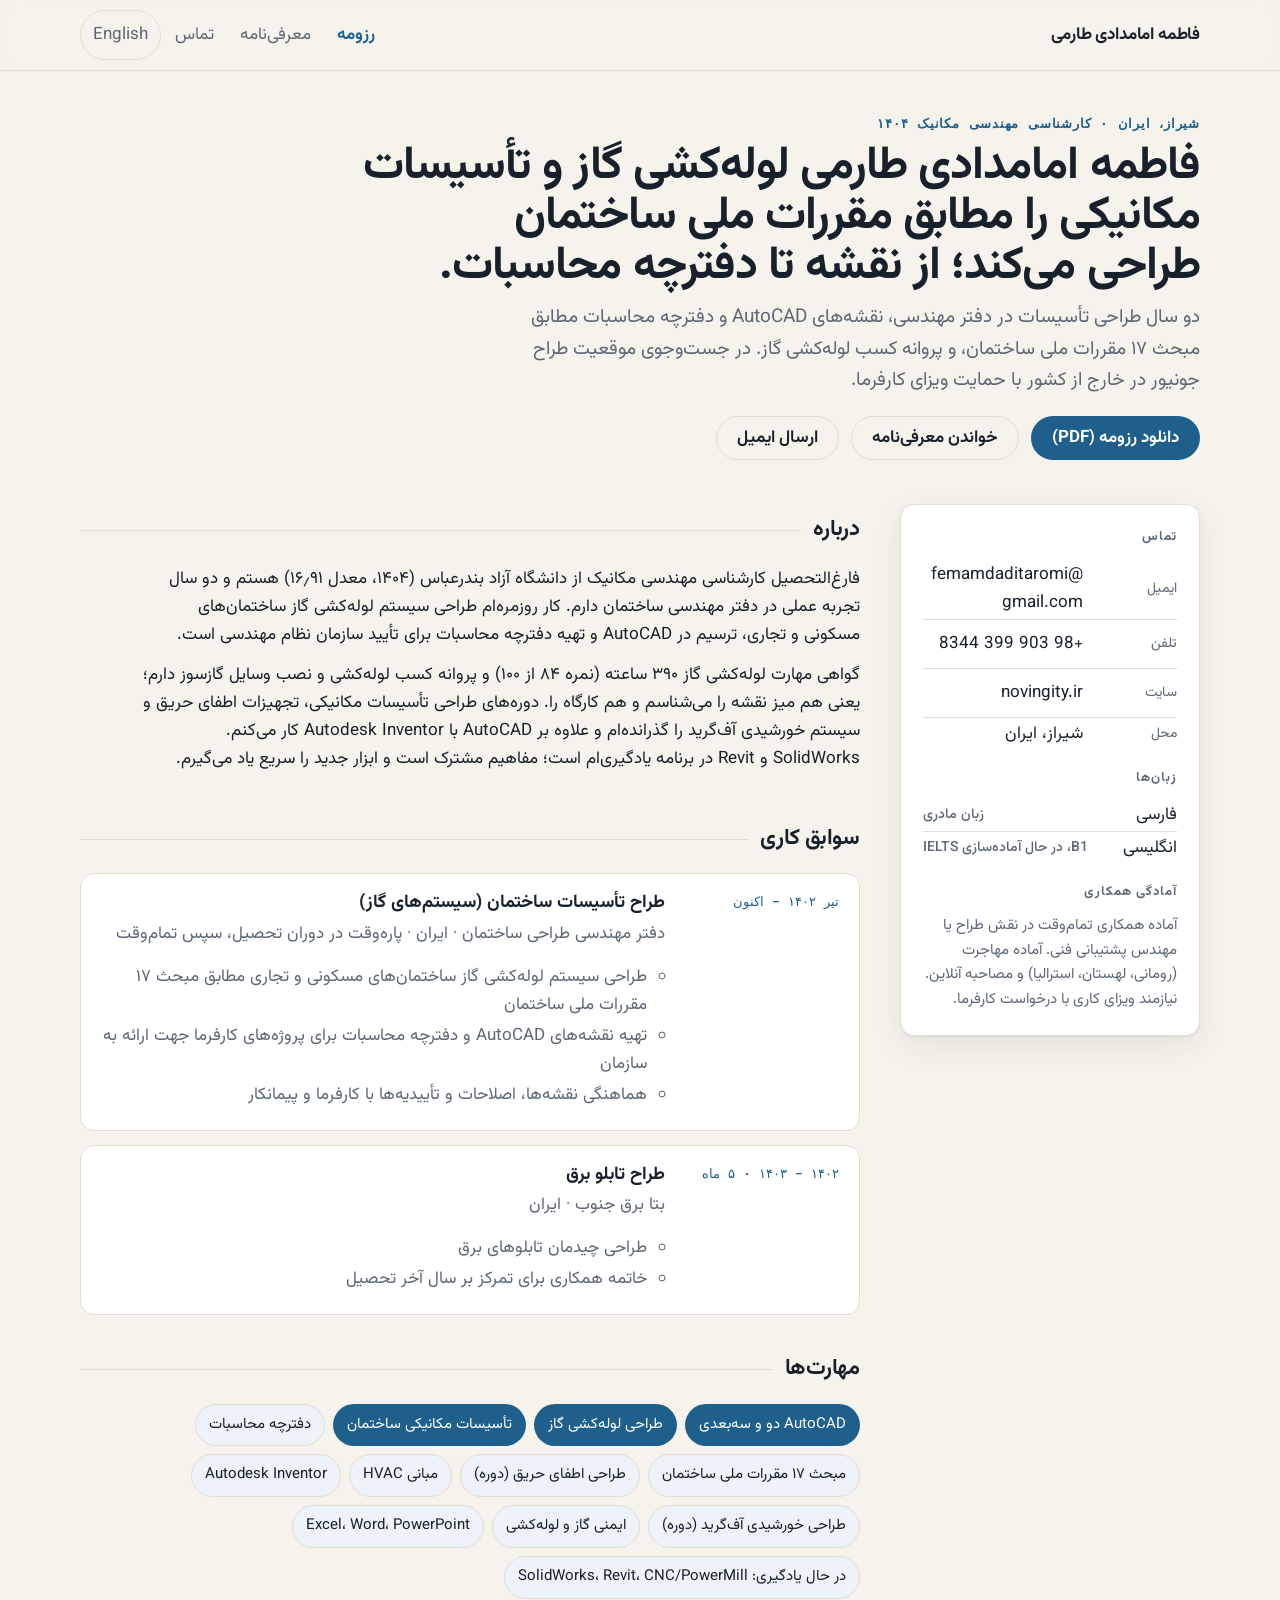
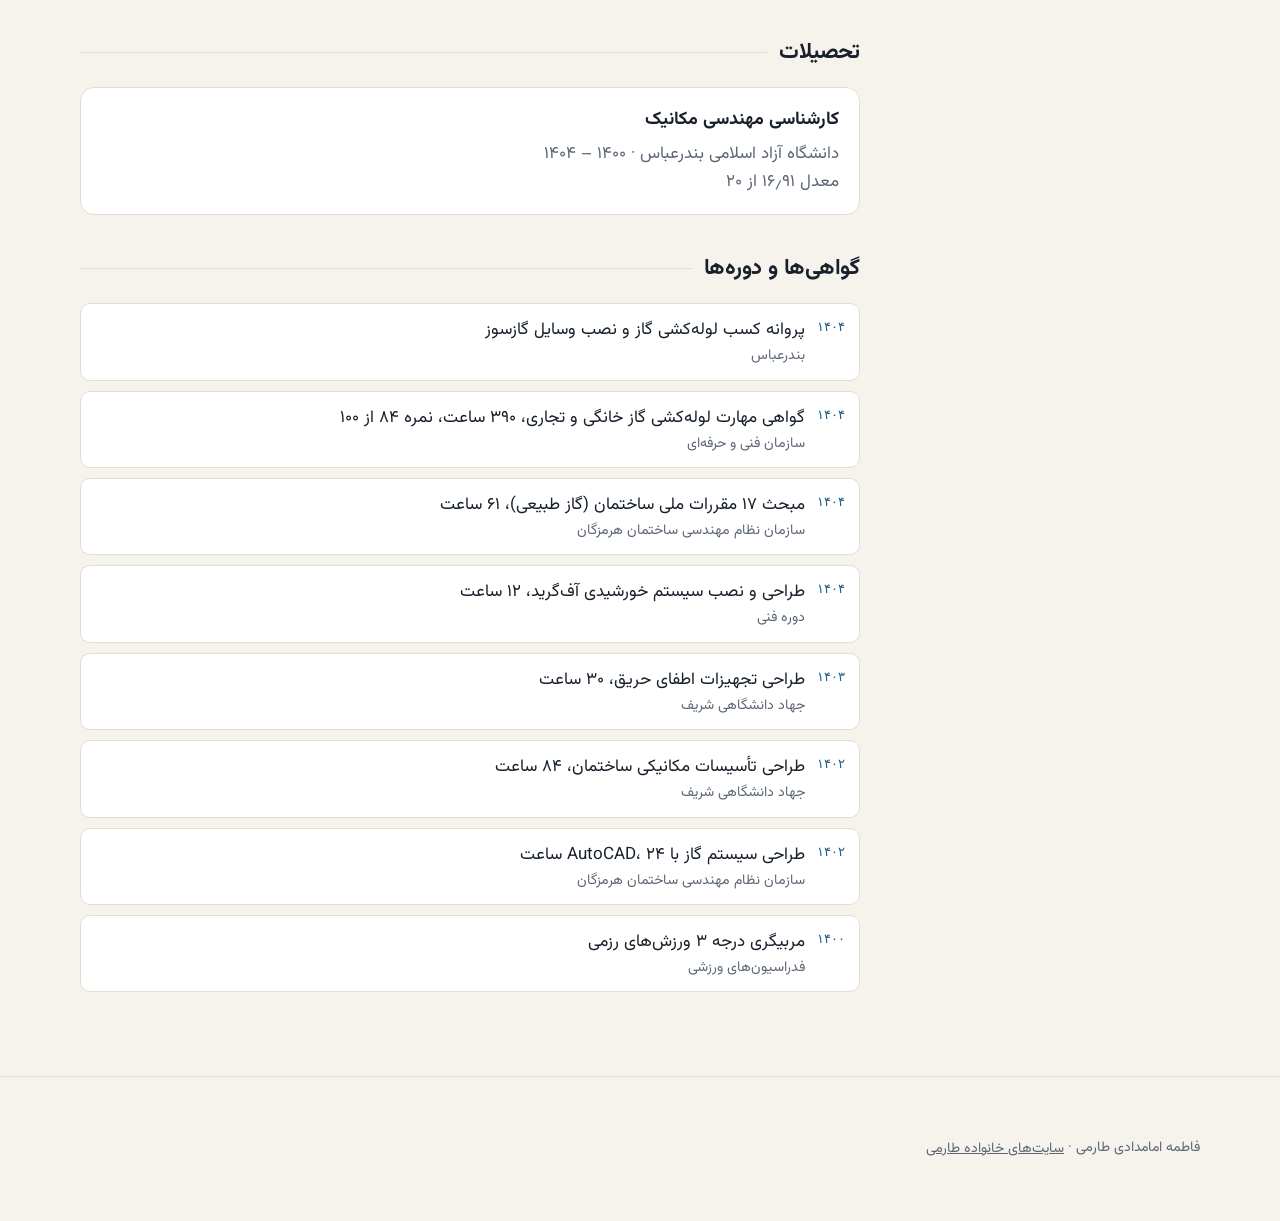
==== fa/index.html @ fc27d1d4 "Add Persian pages Co-Authored-By: Claude Sonnet 5.5 <noreply@anthropic.com> Claude-Session: https:/" ====
<!doctype html>
<html lang="fa" dir="rtl">
<head>
<meta charset="utf-8">
<meta name="viewport" content="width=device-width, initial-scale=1">
<title>فاطمه امامدادی طارمی · مهندس مکانیک، طراح تأسیسات ساختمان</title>
<meta name="description" content="رزومه فاطمه امامدادی طارمی: مهندس مکانیک (کارشناسی ۱۴۰۴) با دو سال طراحی لوله‌کشی گاز و تأسیسات ساختمان در AutoCAD، مبحث ۱۷ مقررات ملی، پروانه لوله‌کشی گاز. آماده مهاجرت با حمایت ویزای کارفرما.">
<link rel="canonical" href="https://mahditaromi2010-lab.github.io/fatemeh.taromi/fa/">
<link rel="alternate" hreflang="en" href="https://mahditaromi2010-lab.github.io/fatemeh.taromi/">
<link rel="alternate" hreflang="fa" href="https://mahditaromi2010-lab.github.io/fatemeh.taromi/fa/">
<link rel="alternate" hreflang="x-default" href="https://mahditaromi2010-lab.github.io/fatemeh.taromi/">
<meta property="og:type" content="profile">
<meta property="og:title" content="فاطمه امامدادی طارمی · مهندس مکانیک، طراح تأسیسات ساختمان">
<meta property="og:description" content="رزومه فاطمه امامدادی طارمی: مهندس مکانیک (کارشناسی ۱۴۰۴) با دو سال طراحی لوله‌کشی گاز و تأسیسات ساختمان در AutoCAD، مبحث ۱۷ مقررات ملی، پروانه لوله‌کشی گاز. آماده مهاجرت با حمایت ویزای کارفرما.">
<meta property="og:url" content="https://mahditaromi2010-lab.github.io/fatemeh.taromi/fa/">
<meta name="theme-color" content="#f6f3ec">
<link rel="icon" href="../favicon.svg" type="image/svg+xml">
<link rel="preconnect" href="https://fonts.googleapis.com">
<link rel="preconnect" href="https://fonts.gstatic.com" crossorigin>
<link rel="stylesheet" href="https://fonts.googleapis.com/css2?family=Vazirmatn:wght@400;500;600;700&family=JetBrains+Mono:wght@500&display=swap">
<script type="application/ld+json">{"@context": "https://schema.org", "@type": "Person", "name": "Fatemeh Emamdadi Taromi", "alternateName": "فاطمه امامدادی طارمی", "jobTitle": "Mechanical engineer, building services and gas systems designer", "url": "https://mahditaromi2010-lab.github.io/fatemeh.taromi/", "email": "mailto:femamdaditaromi@gmail.com", "address": {"@type": "PostalAddress", "addressLocality": "Shiraz", "addressCountry": "IR"}, "sameAs": ["https://novingity.ir"], "knowsAbout": ["AutoCAD", "Building services design", "Gas piping design", "HVAC", "Fire suppression", "Autodesk Inventor", "Iranian National Building Code Part 17"]}</script>
<link rel="stylesheet" href="../style.css">
</head>
<body>
<a class="skip" href="#main">رفتن به محتوا</a>
<header class="top"><div class="wrap">
  <a class="brand" href="../">فاطمه امامدادی طارمی</a>
  <nav aria-label="بخش‌ها">
    <a href="../" aria-current="page">رزومه</a>
    <a href="../fa/letter.html">معرفی‌نامه</a>
    <a href="../#contact">تماس</a>
    <a class="lang" href="../" lang="en" hreflang="en">English</a>
  </nav>
</div></header>

<main id="main">
<section class="hero"><div class="wrap"><div>
  
  <p class="eyebrow">شیراز، ایران · کارشناسی مهندسی مکانیک ۱۴۰۴</p>
  <h1>فاطمه امامدادی طارمی لوله‌کشی گاز و تأسیسات مکانیکی را مطابق مقررات ملی ساختمان طراحی می‌کند؛ از نقشه تا دفترچه محاسبات.</h1>
  <p class="tagline">دو سال طراحی تأسیسات در دفتر مهندسی، نقشه‌های AutoCAD و دفترچه محاسبات مطابق مبحث ۱۷ مقررات ملی ساختمان، و پروانه کسب لوله‌کشی گاز. در جست‌وجوی موقعیت طراح جونیور در خارج از کشور با حمایت ویزای کارفرما.</p>
  <div class="cta">
    <a class="btn" href="../Fatemeh_Emamdadi_Taromi_CV.pdf" download>دانلود رزومه (PDF)</a>
    <a class="btn ghost" href="../fa/letter.html">خواندن معرفی‌نامه</a>
    <a class="btn ghost" href="mailto:femamdaditaromi@gmail.com">ارسال ایمیل</a>
  </div>
</div></div></section>

<div class="wrap layout">
<aside>
  <div class="card" id="contact">
    <h2>تماس</h2>
    <ul><li><span class="k">ایمیل</span><a href="mailto:femamdaditaromi@gmail.com">femamdaditaromi@gmail.com</a></li><li><span class="k">تلفن</span><a href="tel:+989033998344">+98 903 399 8344</a></li><li><span class="k">سایت</span><a href="https://novingity.ir" rel="noopener">novingity.ir</a></li><li><span class="k">محل</span><span>شیراز، ایران</span></li></ul>
    <h2>زبان‌ها</h2>
    <ul><li class="lvl"><span>فارسی</span><b>زبان مادری</b></li><li class="lvl"><span>انگلیسی</span><b>B1، در حال آماده‌سازی IELTS</b></li></ul>
    <h2>آمادگی همکاری</h2>
    <p style="margin:0;color:var(--muted);font-size:15px">آماده همکاری تمام‌وقت در نقش طراح یا مهندس پشتیبانی فنی. آماده مهاجرت (رومانی، لهستان، استرالیا) و مصاحبه آنلاین. نیازمند ویزای کاری با درخواست کارفرما.</p>
  </div>
</aside>
<div>
  <section class="block prose" id="profile"><h2>درباره</h2><p>فارغ‌التحصیل کارشناسی مهندسی مکانیک از دانشگاه آزاد بندرعباس (۱۴۰۴، معدل ۱۶٫۹۱) هستم و دو سال تجربه عملی در دفتر مهندسی ساختمان دارم. کار روزمره‌ام طراحی سیستم لوله‌کشی گاز ساختمان‌های مسکونی و تجاری، ترسیم در AutoCAD و تهیه دفترچه محاسبات برای تأیید سازمان نظام مهندسی است.</p><p>گواهی مهارت لوله‌کشی گاز ۳۹۰ ساعته (نمره ۸۴ از ۱۰۰) و پروانه کسب لوله‌کشی و نصب وسایل گازسوز دارم؛ یعنی هم میز نقشه را می‌شناسم و هم کارگاه را. دوره‌های طراحی تأسیسات مکانیکی، تجهیزات اطفای حریق و سیستم خورشیدی آف‌گرید را گذرانده‌ام و علاوه بر AutoCAD با Autodesk Inventor کار می‌کنم. SolidWorks و Revit در برنامه یادگیری‌ام است؛ مفاهیم مشترک است و ابزار جدید را سریع یاد می‌گیرم.</p></section>
  <section class="block" id="experience"><h2>سوابق کاری</h2><ol class="jobs"><li class="job"><div class="when">تیر ۱۴۰۲ – اکنون</div><h3>طراح تأسیسات ساختمان (سیستم‌های گاز)</h3><p class="org">دفتر مهندسی طراحی ساختمان · ایران · پاره‌وقت در دوران تحصیل، سپس تمام‌وقت</p><ul><li>طراحی سیستم لوله‌کشی گاز ساختمان‌های مسکونی و تجاری مطابق مبحث ۱۷ مقررات ملی ساختمان</li><li>تهیه نقشه‌های AutoCAD و دفترچه محاسبات برای پروژه‌های کارفرما جهت ارائه به سازمان</li><li>هماهنگی نقشه‌ها، اصلاحات و تأییدیه‌ها با کارفرما و پیمانکار</li></ul></li><li class="job"><div class="when">۱۴۰۲ – ۱۴۰۳ · ۵ ماه</div><h3>طراح تابلو برق</h3><p class="org">بتا برق جنوب · ایران</p><ul><li>طراحی چیدمان تابلوهای برق</li><li>خاتمه همکاری برای تمرکز بر سال آخر تحصیل</li></ul></li></ol></section>
  <section class="block" id="skills"><h2>مهارت‌ها</h2><ul class="chips"><li class="strong">AutoCAD دو و سه‌بعدی</li><li class="strong">طراحی لوله‌کشی گاز</li><li class="strong">تأسیسات مکانیکی ساختمان</li><li>دفترچه محاسبات</li><li>مبحث ۱۷ مقررات ملی ساختمان</li><li>طراحی اطفای حریق (دوره)</li><li>مبانی HVAC</li><li>Autodesk Inventor</li><li>طراحی خورشیدی آف‌گرید (دوره)</li><li>ایمنی گاز و لوله‌کشی</li><li>Excel، Word، PowerPoint</li><li>در حال یادگیری: SolidWorks، Revit، CNC/PowerMill</li></ul></section>
  <section class="block" id="education"><h2>تحصیلات</h2><div class="edu"><h3>کارشناسی مهندسی مکانیک</h3><p>دانشگاه آزاد اسلامی بندرعباس · ۱۴۰۰ – ۱۴۰۴</p><p>معدل ۱۶٫۹۱ از ۲۰</p></div></section>
  <section class="block" id="certificates"><h2>گواهی‌ها و دوره‌ها</h2><ul class="certs"><li><span class="yr">۱۴۰۴</span><div>پروانه کسب لوله‌کشی گاز و نصب وسایل گازسوز<small>بندرعباس</small></div></li><li><span class="yr">۱۴۰۴</span><div>گواهی مهارت لوله‌کشی گاز خانگی و تجاری، ۳۹۰ ساعت، نمره ۸۴ از ۱۰۰<small>سازمان فنی و حرفه‌ای</small></div></li><li><span class="yr">۱۴۰۴</span><div>مبحث ۱۷ مقررات ملی ساختمان (گاز طبیعی)، ۶۱ ساعت<small>سازمان نظام مهندسی ساختمان هرمزگان</small></div></li><li><span class="yr">۱۴۰۴</span><div>طراحی و نصب سیستم خورشیدی آف‌گرید، ۱۲ ساعت<small>دوره فنی</small></div></li><li><span class="yr">۱۴۰۳</span><div>طراحی تجهیزات اطفای حریق، ۳۰ ساعت<small>جهاد دانشگاهی شریف</small></div></li><li><span class="yr">۱۴۰۲</span><div>طراحی تأسیسات مکانیکی ساختمان، ۸۴ ساعت<small>جهاد دانشگاهی شریف</small></div></li><li><span class="yr">۱۴۰۲</span><div>طراحی سیستم گاز با AutoCAD، ۲۴ ساعت<small>سازمان نظام مهندسی ساختمان هرمزگان</small></div></li><li><span class="yr">۱۴۰۰</span><div>مربیگری درجه ۳ ورزش‌های رزمی<small>فدراسیون‌های ورزشی</small></div></li></ul></section>
  
</div>
</div>
</main>
<footer class="foot"><div class="wrap"><p>فاطمه امامدادی طارمی · <a href="https://mahditaromi2010-lab.github.io/taromi-hub/fa/">سایت‌های خانواده طارمی</a></p></div></footer>
</body></html>
---- style.css ----
:root{
  --canvas:#f6f3ec;--surface:#ffffff;--ink:#17202b;--muted:#5d6775;--accent:#1f5f8b;--accent-ink:#ffffff;--line:#e3ded3;--soft:#edf3f8;
  --shadow:0 1px 2px rgba(23,32,43,.06),0 10px 28px rgba(23,32,43,.08);--r:14px;--font:Inter,system-ui,sans-serif;--mono:"JetBrains Mono",ui-monospace,monospace;
}
:root:not([data-theme="light"]){@media (prefers-color-scheme:dark){
  --canvas:#0f141c;--surface:#171e29;--ink:#eef2f7;--muted:#9aa6b8;--accent:#6fb3e0;--accent-ink:#0f141c;--line:#263040;--soft:#1d2735;
  --shadow:0 1px 2px rgba(0,0,0,.4),0 10px 28px rgba(0,0,0,.35);color-scheme:dark}}
:root[data-theme="dark"]{--canvas:#0f141c;--surface:#171e29;--ink:#eef2f7;--muted:#9aa6b8;--accent:#6fb3e0;--accent-ink:#0f141c;--line:#263040;--soft:#1d2735;color-scheme:dark}
html[lang="fa"]{--font:Vazirmatn,system-ui,sans-serif}
*{box-sizing:border-box}
html{scroll-behavior:smooth;scroll-padding-top:88px}
body{margin:0;background:var(--canvas);color:var(--ink);font:17px/1.65 var(--font);-webkit-font-smoothing:antialiased;touch-action:manipulation}
.skip{position:absolute;inset-inline-start:16px;top:-48px;background:var(--accent);color:var(--accent-ink);padding:8px 14px;border-radius:8px;z-index:20}
.skip:focus{top:12px}
.sr-only{position:absolute;width:1px;height:1px;overflow:hidden;clip:rect(0 0 0 0);white-space:nowrap}
.wrap{width:min(1120px,100% - 32px);margin-inline:auto}
.top{position:sticky;top:0;z-index:10;background:color-mix(in srgb,var(--canvas) 86%,transparent);backdrop-filter:blur(10px);border-bottom:1px solid var(--line)}
.top .wrap{display:flex;justify-content:space-between;align-items:center;gap:12px;padding:10px 0;flex-wrap:wrap}
.brand{display:inline-flex;align-items:center;gap:10px;min-height:44px;font-weight:700;color:var(--ink);text-decoration:none;letter-spacing:-.01em}
.brand img{width:32px;height:32px;border-radius:8px}
.top nav{display:flex;gap:2px;flex-wrap:wrap}
.top nav a{color:var(--muted);text-decoration:none;padding:10px 12px;border-radius:999px;min-height:44px;display:inline-flex;align-items:center;transition:color .12s ease,background-color .12s ease}
.top nav a:hover,.top nav a:focus-visible{color:var(--ink);background:var(--soft)}
.top nav a.lang{border:1px solid var(--line)}
.top nav a[aria-current="page"]{color:var(--accent);font-weight:650}
.hero{padding:44px 0 28px;animation:rise .5s ease-out both}
.hero .wrap{display:grid;gap:24px;align-items:end}
.eyebrow{margin:0 0 10px;color:var(--accent);font:650 13px/1.4 var(--mono);letter-spacing:.06em;text-transform:uppercase}
h1{margin:0 0 10px;font-size:clamp(30px,4.8vw,46px);line-height:1.08;letter-spacing:-.02em;text-wrap:balance}
.tagline{margin:0 0 20px;color:var(--muted);font-size:19px;text-wrap:pretty;max-width:680px}
.cta{display:flex;gap:12px;flex-wrap:wrap}
.btn{display:inline-flex;align-items:center;gap:8px;min-height:44px;padding:0 20px;border-radius:999px;background:var(--accent);color:var(--accent-ink);font-weight:650;text-decoration:none;border:1px solid transparent;transition:transform .12s ease,filter .12s ease;cursor:pointer;font:inherit;font-weight:650}
.btn.ghost{background:transparent;color:var(--ink);border-color:var(--line)}
.btn:hover{filter:brightness(1.08)}.btn:active{transform:translateY(1px)}
.layout{display:grid;gap:28px;padding:16px 0 56px}
aside .card{background:var(--surface);border:1px solid var(--line);border-radius:var(--r);box-shadow:var(--shadow);padding:22px}
aside h2{margin:0 0 10px;font-size:13px;letter-spacing:.08em;text-transform:uppercase;color:var(--muted)}
aside ul{list-style:none;margin:0 0 18px;padding:0}
aside li{display:flex;gap:10px;align-items:center;padding:2px 0;border-bottom:1px solid var(--line)}
aside li:last-child{border:0}
aside li a{color:var(--ink);text-decoration:none;min-height:44px;padding:0;display:inline-flex;align-items:center;word-break:break-all}
aside li a:hover{color:var(--accent)}
aside .k{color:var(--muted);min-width:84px;font-size:14px;padding-top:2px}
.lvl{display:flex;justify-content:space-between;gap:8px}
.lvl b{font-weight:500;color:var(--muted);font-size:14px}
section.block{padding:8px 0 28px}
section.block h2{margin:0 0 16px;font-size:22px;letter-spacing:-.01em;display:flex;align-items:center;gap:12px}
section.block h2::after{content:"";flex:1;height:1px;background:var(--line)}
.prose p{margin:0 0 12px;text-wrap:pretty;max-width:72ch}
.jobs{list-style:none;margin:0;padding:0;display:grid;gap:14px}
.job{display:grid;grid-template-columns:1fr;gap:4px 24px;padding:18px 20px;background:var(--surface);border:1px solid var(--line);border-radius:var(--r);transition:transform .18s ease,border-color .18s ease}
.job:hover{transform:translateY(-2px);border-color:var(--accent)}
.job .when{font:500 13px/1.6 var(--mono);color:var(--accent)}
.job h3{margin:0;font-size:18px;line-height:1.3}
.job .org{margin:0 0 8px;color:var(--muted)}
.job ul{margin:0;padding-inline-start:18px;color:var(--muted)}
.job li{margin:3px 0}
.chips{display:flex;flex-wrap:wrap;gap:8px;margin:0;padding:0;list-style:none}
.chips li{padding:8px 13px;border-radius:999px;background:var(--soft);border:1px solid var(--line);font-size:15px}
.chips li.strong{background:var(--accent);color:var(--accent-ink);border-color:transparent}
.certs{list-style:none;margin:0;padding:0;display:grid;gap:10px}
.certs li{display:grid;grid-template-columns:auto 1fr;gap:12px;padding:12px 14px;border:1px solid var(--line);border-radius:10px;background:var(--surface)}
.certs .yr{font:500 13px/1.7 var(--mono);color:var(--accent)}
.certs small{display:block;color:var(--muted)}
.edu{padding:18px 20px;background:var(--surface);border:1px solid var(--line);border-radius:var(--r)}
.edu p{margin:0;color:var(--muted)}
.edu h3{margin:0 0 4px;font-size:18px}
.letter{background:var(--surface);border:1px solid var(--line);border-radius:var(--r);box-shadow:var(--shadow);padding:clamp(22px,4vw,48px);max-width:800px;margin:0 auto}
.letter .meta{color:var(--muted);font-size:15px;margin:0 0 24px;display:grid;gap:2px}
.letter .meta a{color:inherit;display:inline-flex;min-height:44px;align-items:center}
.letter p{margin:0 0 14px;text-wrap:pretty}
.letter .sig{margin-top:28px}
.letter .sig b{display:block}
.tools{display:flex;gap:10px;flex-wrap:wrap;justify-content:center;margin:20px 0 0}
.note{color:var(--muted);font-size:14px;text-align:center;margin:14px 0 0}
.live{position:fixed;inset-inline-start:50%;bottom:20px;transform:translateX(-50%);background:var(--ink);color:var(--canvas);padding:10px 16px;border-radius:999px;font-size:14px;opacity:0;pointer-events:none;transition:opacity .2s ease}
.live.on{opacity:1}
:focus-visible{outline:3px solid var(--accent);outline-offset:3px}
.foot{padding:36px 0;border-top:1px solid var(--line);color:var(--muted);font-size:14px}
.foot a{color:inherit;display:inline-flex;min-height:44px;align-items:center}
.hero-logo{width:72px;height:72px;border-radius:16px;margin-bottom:14px}
@media (min-width:860px){
  .layout{grid-template-columns:300px 1fr;gap:40px}
  aside{position:sticky;top:84px;align-self:start}
  .job{grid-template-columns:150px 1fr}
  .job .when{grid-row:1/span 3}
}
@keyframes rise{from{opacity:0;transform:translateY(8px)}to{opacity:1;transform:none}}
@media (prefers-reduced-motion:reduce){*{animation:none!important;transition:none!important}html{scroll-behavior:auto}}
@media print{.top,.cta,.tools,.foot,.skip,.note{display:none!important}body{background:#fff;color:#000}.letter,.card,.job,.certs li,.edu{box-shadow:none;border-color:#ccc}}
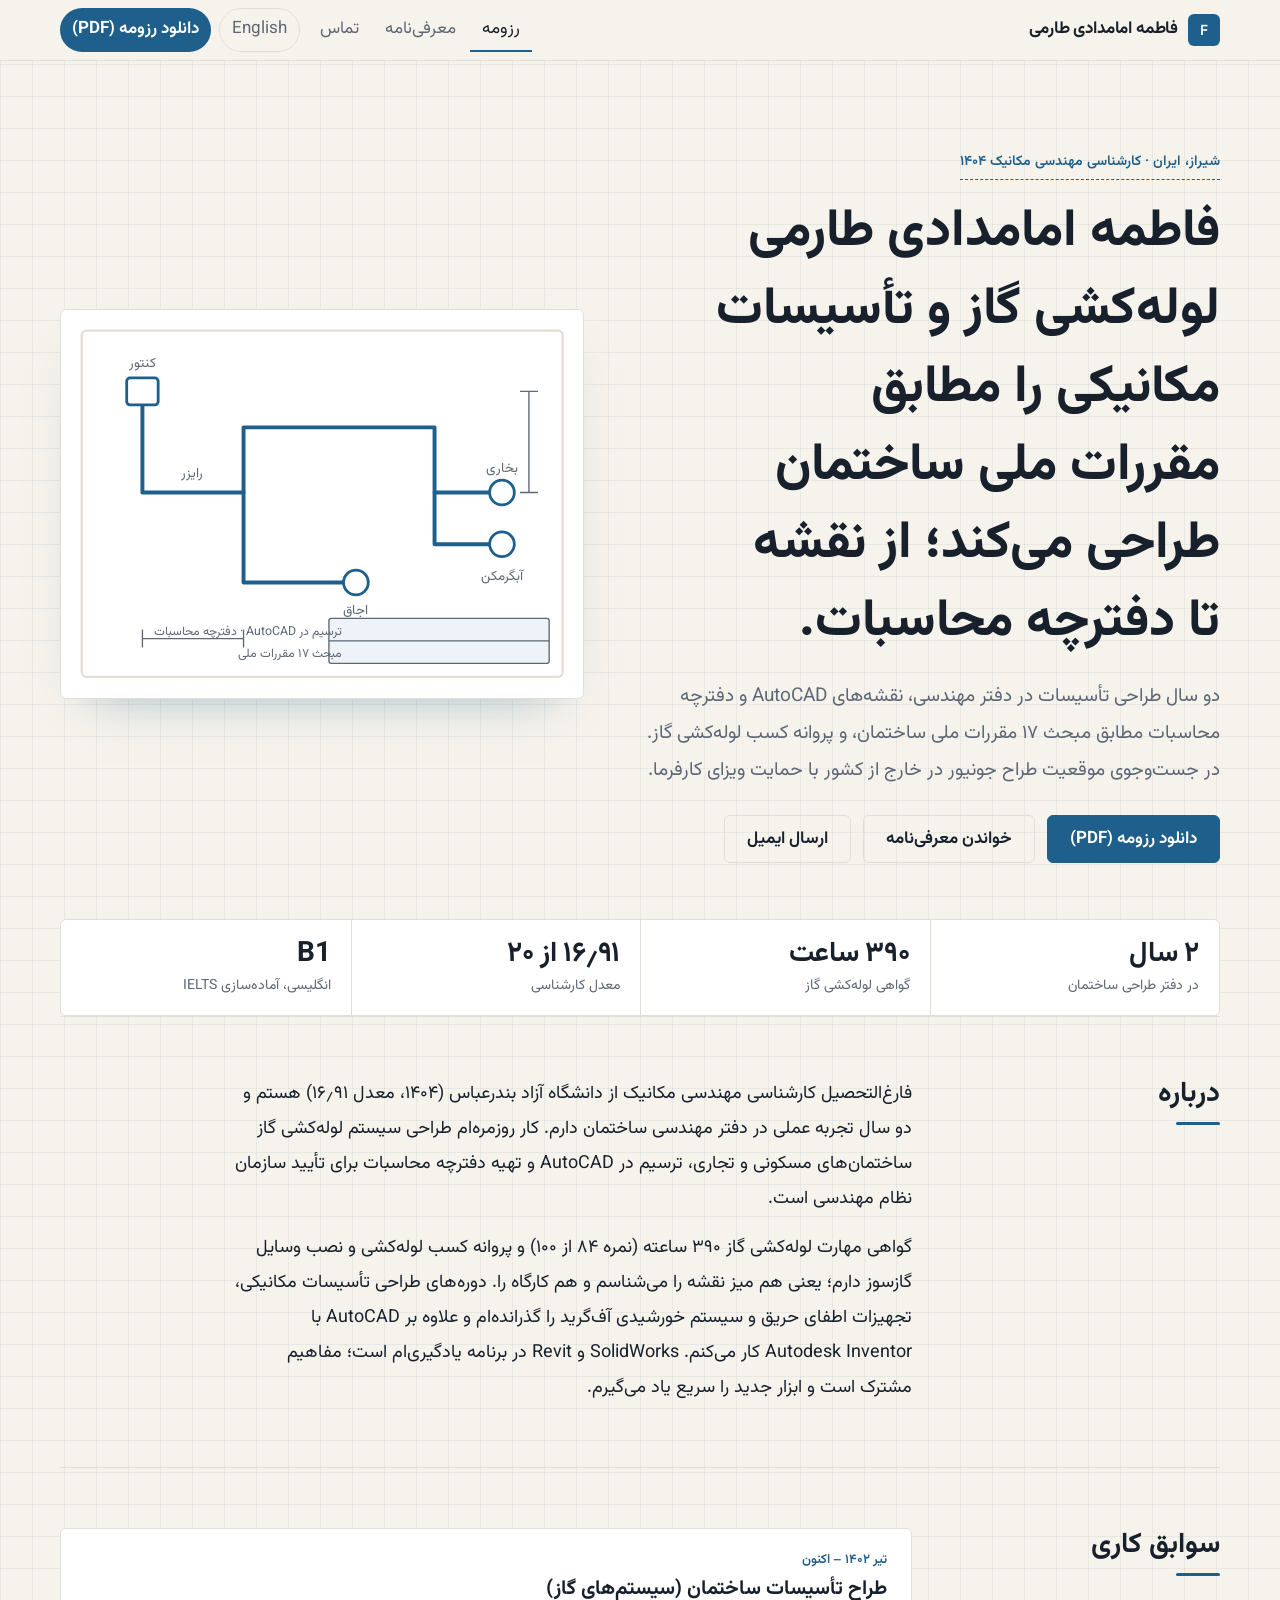
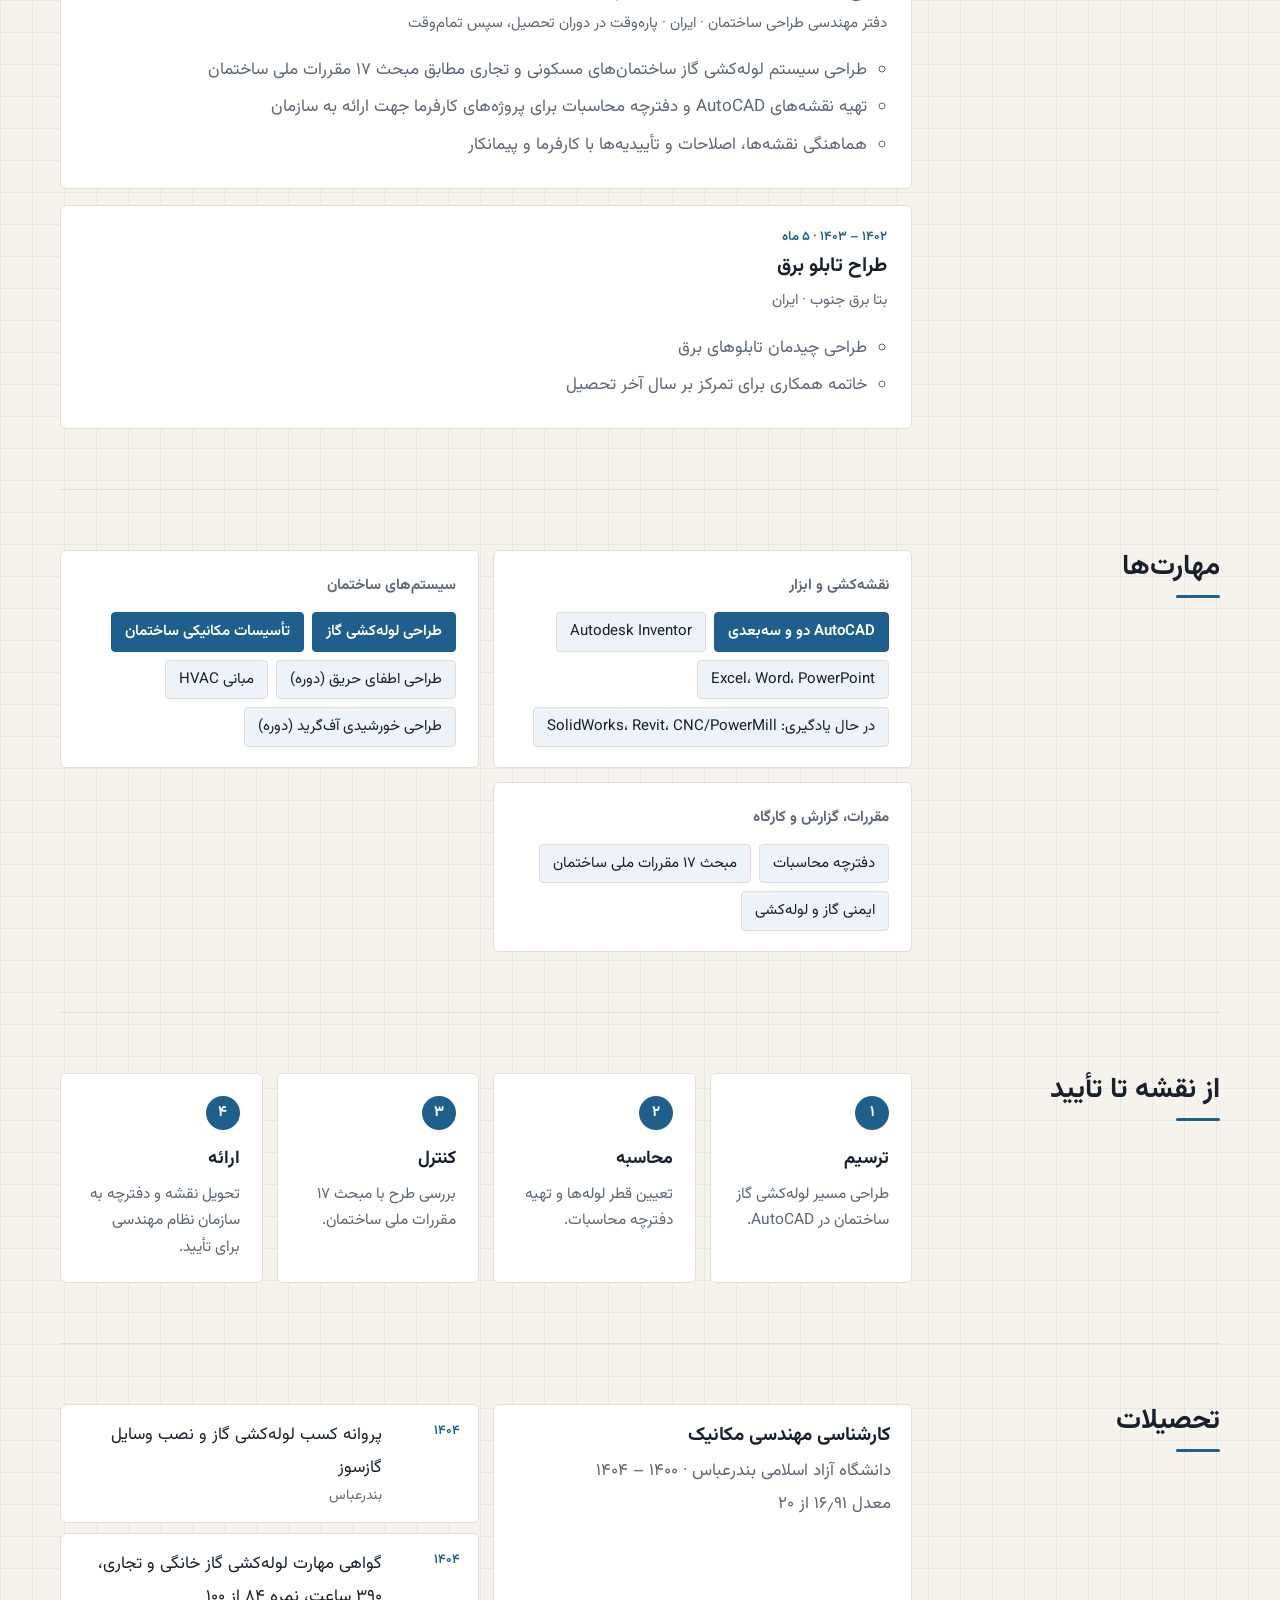
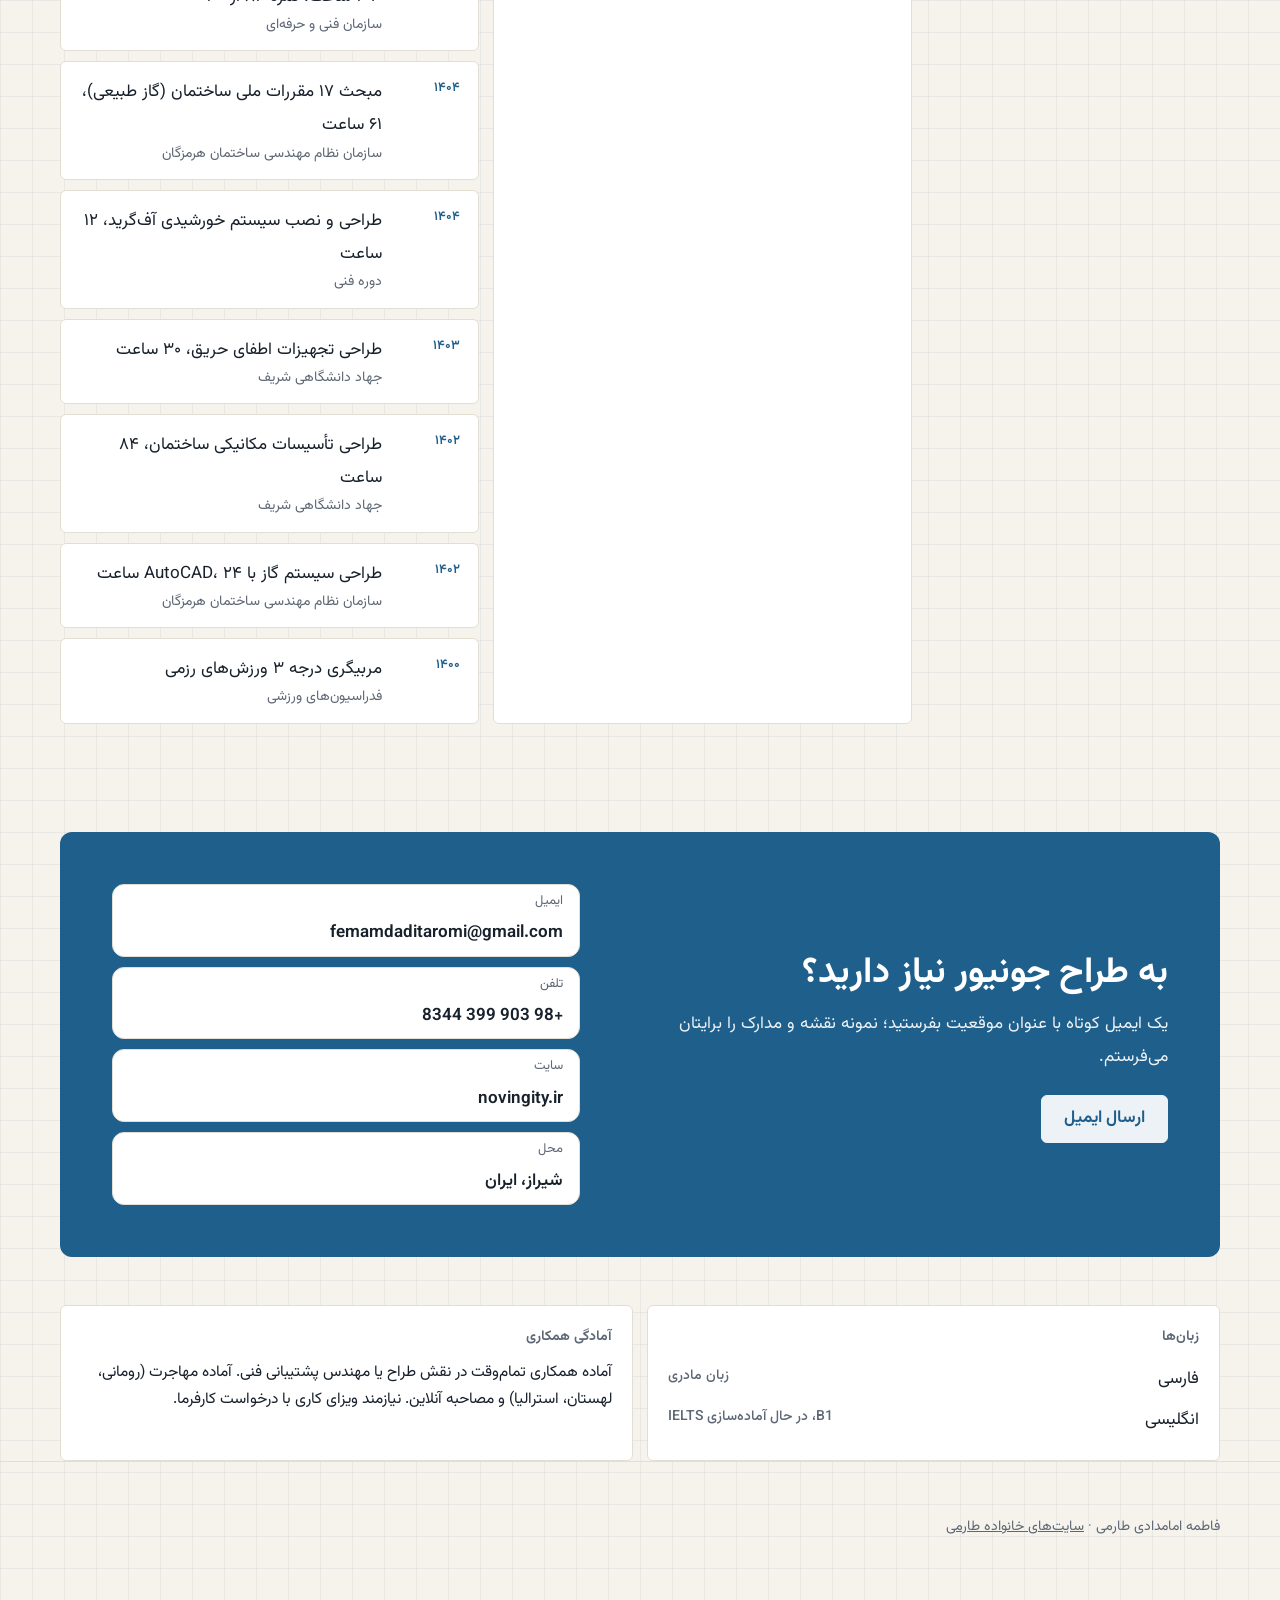
==== commit 25e88c98: "Redesign: Persian pages" ====
--- a/fa/index.html
+++ b/fa/index.html
@@ -24,47 +24,54 @@
 <body>
 <a class="skip" href="#main">رفتن به محتوا</a>
 <header class="top"><div class="wrap">
-  <a class="brand" href="../">فاطمه امامدادی طارمی</a>
+  <a class="brand" href="../"><span class="mk" aria-hidden="true">F</span><span>فاطمه امامدادی طارمی</span></a>
   <nav aria-label="بخش‌ها">
     <a href="../" aria-current="page">رزومه</a>
     <a href="../fa/letter.html">معرفی‌نامه</a>
     <a href="../#contact">تماس</a>
     <a class="lang" href="../" lang="en" hreflang="en">English</a>
+    <a class="cv" href="../Fatemeh_Emamdadi_Taromi_CV.pdf" download>دانلود رزومه (PDF)</a>
   </nav>
 </div></header>
 
 <main id="main">
-<section class="hero"><div class="wrap"><div>
-  
-  <p class="eyebrow">شیراز، ایران · کارشناسی مهندسی مکانیک ۱۴۰۴</p>
-  <h1>فاطمه امامدادی طارمی لوله‌کشی گاز و تأسیسات مکانیکی را مطابق مقررات ملی ساختمان طراحی می‌کند؛ از نقشه تا دفترچه محاسبات.</h1>
-  <p class="tagline">دو سال طراحی تأسیسات در دفتر مهندسی، نقشه‌های AutoCAD و دفترچه محاسبات مطابق مبحث ۱۷ مقررات ملی ساختمان، و پروانه کسب لوله‌کشی گاز. در جست‌وجوی موقعیت طراح جونیور در خارج از کشور با حمایت ویزای کارفرما.</p>
-  <div class="cta">
-    <a class="btn" href="../Fatemeh_Emamdadi_Taromi_CV.pdf" download>دانلود رزومه (PDF)</a>
-    <a class="btn ghost" href="../fa/letter.html">خواندن معرفی‌نامه</a>
-    <a class="btn ghost" href="mailto:femamdaditaromi@gmail.com">ارسال ایمیل</a>
+<section class="hero"><div class="wrap hero-grid">
+  <div class="copy">
+    <p class="eyebrow">شیراز، ایران · کارشناسی مهندسی مکانیک ۱۴۰۴</p>
+    <h1>فاطمه امامدادی طارمی لوله‌کشی گاز و تأسیسات مکانیکی را مطابق مقررات ملی ساختمان طراحی می‌کند؛ از نقشه تا دفترچه محاسبات.</h1>
+    <p class="tagline">دو سال طراحی تأسیسات در دفتر مهندسی، نقشه‌های AutoCAD و دفترچه محاسبات مطابق مبحث ۱۷ مقررات ملی ساختمان، و پروانه کسب لوله‌کشی گاز. در جست‌وجوی موقعیت طراح جونیور در خارج از کشور با حمایت ویزای کارفرما.</p>
+    <div class="cta">
+      <a class="btn" href="../Fatemeh_Emamdadi_Taromi_CV.pdf" download>دانلود رزومه (PDF)</a>
+      <a class="btn ghost" href="../fa/letter.html">خواندن معرفی‌نامه</a>
+      <a class="btn ghost" href="mailto:femamdaditaromi@gmail.com">ارسال ایمیل</a>
+    </div>
   </div>
-</div></div></section>
+  <div class="panel"><svg class="draw" viewBox="0 0 440 320" role="img" aria-label="نقشه لوله‌کشی گاز" width="440" height="320">
+<rect x="6" y="6" width="428" height="308" rx="4" class="d-frame"/>
+<g class="d-pipe"><path d="M60 60V150H150V92H320V150H380"/><path d="M150 150V230H250"/><path d="M320 150V196H380"/></g>
+<g class="d-node"><rect x="46" y="48" width="28" height="24" rx="3"/><circle cx="250" cy="230" r="11"/><circle cx="380" cy="150" r="11"/><circle cx="380" cy="196" r="11"/></g>
+<g class="d-dim"><path d="M60 280H150M60 272v16M150 272v16"/><path d="M404 60V150M396 60h16M396 150h16"/></g>
+<g class="d-txt" font-size="12"><text x="60" y="38" text-anchor="middle">کنتور</text><text x="104" y="136" text-anchor="middle">رایزر</text><text x="250" y="258" text-anchor="middle">اجاق</text><text x="380" y="132" text-anchor="middle">بخاری</text><text x="380" y="228" text-anchor="middle">آبگرمکن</text></g>
+<g class="d-title"><rect x="226" y="262" width="196" height="40" rx="2"/><path d="M226 282H422"/><text x="238" y="277" font-size="11">ترسیم در AutoCAD · دفترچه محاسبات</text><text x="238" y="296" font-size="11">مبحث ۱۷ مقررات ملی</text></g>
+</svg></div>
+</div></section>
 
-<div class="wrap layout">
-<aside>
-  <div class="card" id="contact">
-    <h2>تماس</h2>
-    <ul><li><span class="k">ایمیل</span><a href="mailto:femamdaditaromi@gmail.com">femamdaditaromi@gmail.com</a></li><li><span class="k">تلفن</span><a href="tel:+989033998344">+98 903 399 8344</a></li><li><span class="k">سایت</span><a href="https://novingity.ir" rel="noopener">novingity.ir</a></li><li><span class="k">محل</span><span>شیراز، ایران</span></li></ul>
-    <h2>زبان‌ها</h2>
-    <ul><li class="lvl"><span>فارسی</span><b>زبان مادری</b></li><li class="lvl"><span>انگلیسی</span><b>B1، در حال آماده‌سازی IELTS</b></li></ul>
-    <h2>آمادگی همکاری</h2>
-    <p style="margin:0;color:var(--muted);font-size:15px">آماده همکاری تمام‌وقت در نقش طراح یا مهندس پشتیبانی فنی. آماده مهاجرت (رومانی، لهستان، استرالیا) و مصاحبه آنلاین. نیازمند ویزای کاری با درخواست کارفرما.</p>
-  </div>
-</aside>
-<div>
-  <section class="block prose" id="profile"><h2>درباره</h2><p>فارغ‌التحصیل کارشناسی مهندسی مکانیک از دانشگاه آزاد بندرعباس (۱۴۰۴، معدل ۱۶٫۹۱) هستم و دو سال تجربه عملی در دفتر مهندسی ساختمان دارم. کار روزمره‌ام طراحی سیستم لوله‌کشی گاز ساختمان‌های مسکونی و تجاری، ترسیم در AutoCAD و تهیه دفترچه محاسبات برای تأیید سازمان نظام مهندسی است.</p><p>گواهی مهارت لوله‌کشی گاز ۳۹۰ ساعته (نمره ۸۴ از ۱۰۰) و پروانه کسب لوله‌کشی و نصب وسایل گازسوز دارم؛ یعنی هم میز نقشه را می‌شناسم و هم کارگاه را. دوره‌های طراحی تأسیسات مکانیکی، تجهیزات اطفای حریق و سیستم خورشیدی آف‌گرید را گذرانده‌ام و علاوه بر AutoCAD با Autodesk Inventor کار می‌کنم. SolidWorks و Revit در برنامه یادگیری‌ام است؛ مفاهیم مشترک است و ابزار جدید را سریع یاد می‌گیرم.</p></section>
-  <section class="block" id="experience"><h2>سوابق کاری</h2><ol class="jobs"><li class="job"><div class="when">تیر ۱۴۰۲ – اکنون</div><h3>طراح تأسیسات ساختمان (سیستم‌های گاز)</h3><p class="org">دفتر مهندسی طراحی ساختمان · ایران · پاره‌وقت در دوران تحصیل، سپس تمام‌وقت</p><ul><li>طراحی سیستم لوله‌کشی گاز ساختمان‌های مسکونی و تجاری مطابق مبحث ۱۷ مقررات ملی ساختمان</li><li>تهیه نقشه‌های AutoCAD و دفترچه محاسبات برای پروژه‌های کارفرما جهت ارائه به سازمان</li><li>هماهنگی نقشه‌ها، اصلاحات و تأییدیه‌ها با کارفرما و پیمانکار</li></ul></li><li class="job"><div class="when">۱۴۰۲ – ۱۴۰۳ · ۵ ماه</div><h3>طراح تابلو برق</h3><p class="org">بتا برق جنوب · ایران</p><ul><li>طراحی چیدمان تابلوهای برق</li><li>خاتمه همکاری برای تمرکز بر سال آخر تحصیل</li></ul></li></ol></section>
-  <section class="block" id="skills"><h2>مهارت‌ها</h2><ul class="chips"><li class="strong">AutoCAD دو و سه‌بعدی</li><li class="strong">طراحی لوله‌کشی گاز</li><li class="strong">تأسیسات مکانیکی ساختمان</li><li>دفترچه محاسبات</li><li>مبحث ۱۷ مقررات ملی ساختمان</li><li>طراحی اطفای حریق (دوره)</li><li>مبانی HVAC</li><li>Autodesk Inventor</li><li>طراحی خورشیدی آف‌گرید (دوره)</li><li>ایمنی گاز و لوله‌کشی</li><li>Excel، Word، PowerPoint</li><li>در حال یادگیری: SolidWorks، Revit، CNC/PowerMill</li></ul></section>
-  <section class="block" id="education"><h2>تحصیلات</h2><div class="edu"><h3>کارشناسی مهندسی مکانیک</h3><p>دانشگاه آزاد اسلامی بندرعباس · ۱۴۰۰ – ۱۴۰۴</p><p>معدل ۱۶٫۹۱ از ۲۰</p></div></section>
-  <section class="block" id="certificates"><h2>گواهی‌ها و دوره‌ها</h2><ul class="certs"><li><span class="yr">۱۴۰۴</span><div>پروانه کسب لوله‌کشی گاز و نصب وسایل گازسوز<small>بندرعباس</small></div></li><li><span class="yr">۱۴۰۴</span><div>گواهی مهارت لوله‌کشی گاز خانگی و تجاری، ۳۹۰ ساعت، نمره ۸۴ از ۱۰۰<small>سازمان فنی و حرفه‌ای</small></div></li><li><span class="yr">۱۴۰۴</span><div>مبحث ۱۷ مقررات ملی ساختمان (گاز طبیعی)، ۶۱ ساعت<small>سازمان نظام مهندسی ساختمان هرمزگان</small></div></li><li><span class="yr">۱۴۰۴</span><div>طراحی و نصب سیستم خورشیدی آف‌گرید، ۱۲ ساعت<small>دوره فنی</small></div></li><li><span class="yr">۱۴۰۳</span><div>طراحی تجهیزات اطفای حریق، ۳۰ ساعت<small>جهاد دانشگاهی شریف</small></div></li><li><span class="yr">۱۴۰۲</span><div>طراحی تأسیسات مکانیکی ساختمان، ۸۴ ساعت<small>جهاد دانشگاهی شریف</small></div></li><li><span class="yr">۱۴۰۲</span><div>طراحی سیستم گاز با AutoCAD، ۲۴ ساعت<small>سازمان نظام مهندسی ساختمان هرمزگان</small></div></li><li><span class="yr">۱۴۰۰</span><div>مربیگری درجه ۳ ورزش‌های رزمی<small>فدراسیون‌های ورزشی</small></div></li></ul></section>
-  
-</div>
+<div class="wrap">
+<h2 class="sr-only" style="position:absolute;width:1px;height:1px;overflow:hidden;clip:rect(0 0 0 0)">در یک نگاه</h2>
+<ul class="stats"><li><b>۲ سال</b><span>در دفتر طراحی ساختمان</span></li><li><b>۳۹۰ ساعت</b><span>گواهی لوله‌کشی گاز</span></li><li><b>۱۶٫۹۱ از ۲۰</b><span>معدل کارشناسی</span></li><li><b>B1</b><span>انگلیسی، آماده‌سازی IELTS</span></li></ul>
+
+<section class="sec" id="profile"><h2>درباره</h2><div class="prose"><p>فارغ‌التحصیل کارشناسی مهندسی مکانیک از دانشگاه آزاد بندرعباس (۱۴۰۴، معدل ۱۶٫۹۱) هستم و دو سال تجربه عملی در دفتر مهندسی ساختمان دارم. کار روزمره‌ام طراحی سیستم لوله‌کشی گاز ساختمان‌های مسکونی و تجاری، ترسیم در AutoCAD و تهیه دفترچه محاسبات برای تأیید سازمان نظام مهندسی است.</p><p>گواهی مهارت لوله‌کشی گاز ۳۹۰ ساعته (نمره ۸۴ از ۱۰۰) و پروانه کسب لوله‌کشی و نصب وسایل گازسوز دارم؛ یعنی هم میز نقشه را می‌شناسم و هم کارگاه را. دوره‌های طراحی تأسیسات مکانیکی، تجهیزات اطفای حریق و سیستم خورشیدی آف‌گرید را گذرانده‌ام و علاوه بر AutoCAD با Autodesk Inventor کار می‌کنم. SolidWorks و Revit در برنامه یادگیری‌ام است؛ مفاهیم مشترک است و ابزار جدید را سریع یاد می‌گیرم.</p></div></section>
+<section class="sec" id="experience"><h2>سوابق کاری</h2><ol class="tl"><li class="job"><div class="when">تیر ۱۴۰۲ – اکنون</div><h3>طراح تأسیسات ساختمان (سیستم‌های گاز)</h3><p class="org">دفتر مهندسی طراحی ساختمان · ایران · پاره‌وقت در دوران تحصیل، سپس تمام‌وقت</p><ul><li>طراحی سیستم لوله‌کشی گاز ساختمان‌های مسکونی و تجاری مطابق مبحث ۱۷ مقررات ملی ساختمان</li><li>تهیه نقشه‌های AutoCAD و دفترچه محاسبات برای پروژه‌های کارفرما جهت ارائه به سازمان</li><li>هماهنگی نقشه‌ها، اصلاحات و تأییدیه‌ها با کارفرما و پیمانکار</li></ul></li><li class="job"><div class="when">۱۴۰۲ – ۱۴۰۳ · ۵ ماه</div><h3>طراح تابلو برق</h3><p class="org">بتا برق جنوب · ایران</p><ul><li>طراحی چیدمان تابلوهای برق</li><li>خاتمه همکاری برای تمرکز بر سال آخر تحصیل</li></ul></li></ol></section>
+<section class="sec" id="skills"><h2>مهارت‌ها</h2><div class="skills"><div class="sg"><h3>نقشه‌کشی و ابزار</h3><ul><li class="strong">AutoCAD دو و سه‌بعدی</li><li>Autodesk Inventor</li><li>Excel، Word، PowerPoint</li><li>در حال یادگیری: SolidWorks، Revit، CNC/PowerMill</li></ul></div><div class="sg"><h3>سیستم‌های ساختمان</h3><ul><li class="strong">طراحی لوله‌کشی گاز</li><li class="strong">تأسیسات مکانیکی ساختمان</li><li>طراحی اطفای حریق (دوره)</li><li>مبانی HVAC</li><li>طراحی خورشیدی آف‌گرید (دوره)</li></ul></div><div class="sg"><h3>مقررات، گزارش و کارگاه</h3><ul><li>دفترچه محاسبات</li><li>مبحث ۱۷ مقررات ملی ساختمان</li><li>ایمنی گاز و لوله‌کشی</li></ul></div></div></section>
+<section class="sec" id="process"><h2>از نقشه تا تأیید</h2><ol class="steps"><li><h3>ترسیم</h3><p>طراحی مسیر لوله‌کشی گاز ساختمان در AutoCAD.</p></li><li><h3>محاسبه</h3><p>تعیین قطر لوله‌ها و تهیه دفترچه محاسبات.</p></li><li><h3>کنترل</h3><p>بررسی طرح با مبحث ۱۷ مقررات ملی ساختمان.</p></li><li><h3>ارائه</h3><p>تحویل نقشه و دفترچه به سازمان نظام مهندسی برای تأیید.</p></li></ol></section>
+<section class="sec" id="education"><h2>تحصیلات</h2><div class="two"><div class="edu"><h3>کارشناسی مهندسی مکانیک</h3><p>دانشگاه آزاد اسلامی بندرعباس · ۱۴۰۰ – ۱۴۰۴</p><p>معدل ۱۶٫۹۱ از ۲۰</p></div><ul class="certs" aria-label="گواهی‌ها"><li><span class="yr">۱۴۰۴</span><div>پروانه کسب لوله‌کشی گاز و نصب وسایل گازسوز<small>بندرعباس</small></div></li><li><span class="yr">۱۴۰۴</span><div>گواهی مهارت لوله‌کشی گاز خانگی و تجاری، ۳۹۰ ساعت، نمره ۸۴ از ۱۰۰<small>سازمان فنی و حرفه‌ای</small></div></li><li><span class="yr">۱۴۰۴</span><div>مبحث ۱۷ مقررات ملی ساختمان (گاز طبیعی)، ۶۱ ساعت<small>سازمان نظام مهندسی ساختمان هرمزگان</small></div></li><li><span class="yr">۱۴۰۴</span><div>طراحی و نصب سیستم خورشیدی آف‌گرید، ۱۲ ساعت<small>دوره فنی</small></div></li><li><span class="yr">۱۴۰۳</span><div>طراحی تجهیزات اطفای حریق، ۳۰ ساعت<small>جهاد دانشگاهی شریف</small></div></li><li><span class="yr">۱۴۰۲</span><div>طراحی تأسیسات مکانیکی ساختمان، ۸۴ ساعت<small>جهاد دانشگاهی شریف</small></div></li><li><span class="yr">۱۴۰۲</span><div>طراحی سیستم گاز با AutoCAD، ۲۴ ساعت<small>سازمان نظام مهندسی ساختمان هرمزگان</small></div></li><li><span class="yr">۱۴۰۰</span><div>مربیگری درجه ۳ ورزش‌های رزمی<small>فدراسیون‌های ورزشی</small></div></li></ul></div></section>
+
+<section class="band" id="contact" aria-labelledby="cta-h">
+  <div><h2 id="cta-h">به طراح جونیور نیاز دارید؟</h2><p>یک ایمیل کوتاه با عنوان موقعیت بفرستید؛ نمونه نقشه و مدارک را برایتان می‌فرستم.</p>
+    <p style="margin-top:20px"><a class="btn" href="mailto:femamdaditaromi@gmail.com">ارسال ایمیل</a></p></div>
+  <ul class="contacts"><li><span class="k">ایمیل</span><a href="mailto:femamdaditaromi@gmail.com">femamdaditaromi@gmail.com</a></li><li><span class="k">تلفن</span><a href="tel:+989033998344">+98 903 399 8344</a></li><li><span class="k">سایت</span><a href="https://novingity.ir" rel="noopener">novingity.ir</a></li><li><span class="k">محل</span><span class="v">شیراز، ایران</span></li></ul>
+</section>
+<div class="meta"><div class="box"><h3>زبان‌ها</h3><ul><li><span>فارسی</span><b>زبان مادری</b></li><li><span>انگلیسی</span><b>B1، در حال آماده‌سازی IELTS</b></li></ul></div><div class="box"><h3>آمادگی همکاری</h3><p>آماده همکاری تمام‌وقت در نقش طراح یا مهندس پشتیبانی فنی. آماده مهاجرت (رومانی، لهستان، استرالیا) و مصاحبه آنلاین. نیازمند ویزای کاری با درخواست کارفرما.</p></div></div>
 </div>
 </main>
 <footer class="foot"><div class="wrap"><p>فاطمه امامدادی طارمی · <a href="https://mahditaromi2010-lab.github.io/taromi-hub/fa/">سایت‌های خانواده طارمی</a></p></div></footer>
--- a/style.css
+++ b/style.css
@@ -1,90 +1,182 @@
+
 :root{
-  --canvas:#f6f3ec;--surface:#ffffff;--ink:#17202b;--muted:#5d6775;--accent:#1f5f8b;--accent-ink:#ffffff;--line:#e3ded3;--soft:#edf3f8;
-  --shadow:0 1px 2px rgba(23,32,43,.06),0 10px 28px rgba(23,32,43,.08);--r:14px;--font:Inter,system-ui,sans-serif;--mono:"JetBrains Mono",ui-monospace,monospace;
+  --canvas:#f6f3ec;--surface:#ffffff;--ink:#17202b;--muted:#5d6775;--accent:#1f5f8b;--accent-ink:#ffffff;--line:#e3ded3;--soft:#edf3f8;--grid:rgba(31,95,139,.07);
+  --r:6px;--font:Inter,"Segoe UI",system-ui,sans-serif;--mono:"JetBrains Mono",ui-monospace,Consolas,monospace;
 }
 :root:not([data-theme="light"]){@media (prefers-color-scheme:dark){
-  --canvas:#0f141c;--surface:#171e29;--ink:#eef2f7;--muted:#9aa6b8;--accent:#6fb3e0;--accent-ink:#0f141c;--line:#263040;--soft:#1d2735;
-  --shadow:0 1px 2px rgba(0,0,0,.4),0 10px 28px rgba(0,0,0,.35);color-scheme:dark}}
-:root[data-theme="dark"]{--canvas:#0f141c;--surface:#171e29;--ink:#eef2f7;--muted:#9aa6b8;--accent:#6fb3e0;--accent-ink:#0f141c;--line:#263040;--soft:#1d2735;color-scheme:dark}
-html[lang="fa"]{--font:Vazirmatn,system-ui,sans-serif}
+  --canvas:#0f141c;--surface:#171e29;--ink:#eef2f7;--muted:#9aa6b8;--accent:#6fb3e0;--accent-ink:#0f141c;--line:#263040;--soft:#1d2735;--grid:rgba(111,179,224,.07);color-scheme:dark}}
+:root[data-theme="dark"]{--canvas:#0f141c;--surface:#171e29;--ink:#eef2f7;--muted:#9aa6b8;--accent:#6fb3e0;--accent-ink:#0f141c;--line:#263040;--soft:#1d2735;--grid:rgba(111,179,224,.07);color-scheme:dark}
+html[lang="fa"]{--font:Vazirmatn,Tahoma,system-ui,sans-serif}
 *{box-sizing:border-box}
-html{scroll-behavior:smooth;scroll-padding-top:88px}
-body{margin:0;background:var(--canvas);color:var(--ink);font:17px/1.65 var(--font);-webkit-font-smoothing:antialiased;touch-action:manipulation}
-.skip{position:absolute;inset-inline-start:16px;top:-48px;background:var(--accent);color:var(--accent-ink);padding:8px 14px;border-radius:8px;z-index:20}
+html{scroll-behavior:smooth;scroll-padding-top:84px}
+body{margin:0;background:var(--canvas);color:var(--ink);font:17px/1.7 var(--font);-webkit-font-smoothing:antialiased;touch-action:manipulation;
+  background-image:linear-gradient(var(--grid) 1px,transparent 1px),linear-gradient(90deg,var(--grid) 1px,transparent 1px);background-size:32px 32px;background-attachment:scroll}
+html[lang="fa"] body{line-height:1.95}
+a{color:inherit}
+.skip{position:absolute;inset-inline-start:16px;top:-56px;background:var(--accent);color:var(--accent-ink);padding:10px 16px;border-radius:8px;z-index:30}
 .skip:focus{top:12px}
-.sr-only{position:absolute;width:1px;height:1px;overflow:hidden;clip:rect(0 0 0 0);white-space:nowrap}
-.wrap{width:min(1120px,100% - 32px);margin-inline:auto}
-.top{position:sticky;top:0;z-index:10;background:color-mix(in srgb,var(--canvas) 86%,transparent);backdrop-filter:blur(10px);border-bottom:1px solid var(--line)}
-.top .wrap{display:flex;justify-content:space-between;align-items:center;gap:12px;padding:10px 0;flex-wrap:wrap}
-.brand{display:inline-flex;align-items:center;gap:10px;min-height:44px;font-weight:700;color:var(--ink);text-decoration:none;letter-spacing:-.01em}
+.wrap{width:min(1160px,100% - 32px);margin-inline:auto}
+:focus-visible{outline:3px solid var(--accent);outline-offset:3px;border-radius:4px}
+
+/* header */
+.top{position:sticky;top:0;z-index:20;background:color-mix(in srgb,var(--canvas) 88%,transparent);backdrop-filter:blur(12px);border-bottom:1px solid var(--line)}
+.top .wrap{display:flex;align-items:center;justify-content:space-between;gap:12px;padding:8px 0;flex-wrap:wrap}
+.brand{display:inline-flex;align-items:center;gap:10px;min-height:44px;font-weight:700;text-decoration:none;letter-spacing:-.01em}
 .brand img{width:32px;height:32px;border-radius:8px}
-.top nav{display:flex;gap:2px;flex-wrap:wrap}
-.top nav a{color:var(--muted);text-decoration:none;padding:10px 12px;border-radius:999px;min-height:44px;display:inline-flex;align-items:center;transition:color .12s ease,background-color .12s ease}
-.top nav a:hover,.top nav a:focus-visible{color:var(--ink);background:var(--soft)}
-.top nav a.lang{border:1px solid var(--line)}
-.top nav a[aria-current="page"]{color:var(--accent);font-weight:650}
-.hero{padding:44px 0 28px;animation:rise .5s ease-out both}
-.hero .wrap{display:grid;gap:24px;align-items:end}
-.eyebrow{margin:0 0 10px;color:var(--accent);font:650 13px/1.4 var(--mono);letter-spacing:.06em;text-transform:uppercase}
-h1{margin:0 0 10px;font-size:clamp(30px,4.8vw,46px);line-height:1.08;letter-spacing:-.02em;text-wrap:balance}
-.tagline{margin:0 0 20px;color:var(--muted);font-size:19px;text-wrap:pretty;max-width:680px}
+.brand .mk{display:grid;place-items:center;width:32px;height:32px;border-radius:6px;background:var(--accent);color:var(--accent-ink);font:700 14px/1 var(--mono)}
+.top nav{display:flex;gap:2px;flex-wrap:wrap;align-items:center}
+.top nav a{color:var(--muted);text-decoration:none;padding:0 12px;min-height:44px;display:inline-flex;align-items:center;border-radius:999px;transition:color .15s ease,background-color .15s ease}
+.top nav a:hover{color:var(--ink);background:var(--soft)}
+.top nav a[aria-current="page"]{color:var(--ink);box-shadow:inset 0 -2px 0 var(--accent);border-radius:0}
+.top nav a.lang{border:1px solid var(--line);margin-inline-start:6px}
+.top nav a.cv{background:var(--accent);color:var(--accent-ink);font-weight:650;margin-inline-start:6px}
+.top nav a.cv:hover{filter:brightness(1.1)}
+
+/* buttons */
+.btn{display:inline-flex;align-items:center;justify-content:center;gap:8px;min-height:48px;padding:0 22px;border-radius:6px;background:var(--accent);color:var(--accent-ink);font-weight:650;text-decoration:none;border:1px solid var(--accent);cursor:pointer;font:inherit;font-weight:650;transition:transform .15s ease,filter .15s ease,background-color .15s ease,border-color .15s ease}
+.btn:hover{filter:brightness(1.1);transform:translateY(-1px)}
+.btn:active{transform:translateY(1px)}
+.btn.ghost{background:transparent;color:var(--ink);border-color:var(--line)}
+.btn.ghost:hover{border-color:var(--accent);background:var(--soft);filter:none}
+
+/* hero */
+.hero{padding:clamp(36px,7vw,84px) 0 clamp(28px,5vw,56px)}
+.hero-grid{display:grid;gap:36px;align-items:center}
+.hero .copy{animation:rise .6s cubic-bezier(.2,.7,.2,1) both}
+.hero .panel{animation:rise .6s .12s cubic-bezier(.2,.7,.2,1) both}
+.eyebrow{margin:0 0 14px;color:var(--accent);font:600 13px/1.5 var(--mono);letter-spacing:.04em}
+html[lang="fa"] .eyebrow{letter-spacing:0;font-family:var(--font);font-weight:600;font-size:14px}
+h1{margin:0 0 16px;font-size:clamp(30px,4.6vw,52px);line-height:1.12;letter-spacing:-.025em;text-wrap:balance;font-weight:750}
+html[lang="fa"] h1{letter-spacing:0;line-height:1.5}
+.tagline{margin:0 0 26px;color:var(--muted);font-size:clamp(17px,1.6vw,19px);text-wrap:pretty;max-width:60ch}
 .cta{display:flex;gap:12px;flex-wrap:wrap}
-.btn{display:inline-flex;align-items:center;gap:8px;min-height:44px;padding:0 20px;border-radius:999px;background:var(--accent);color:var(--accent-ink);font-weight:650;text-decoration:none;border:1px solid transparent;transition:transform .12s ease,filter .12s ease;cursor:pointer;font:inherit;font-weight:650}
-.btn.ghost{background:transparent;color:var(--ink);border-color:var(--line)}
-.btn:hover{filter:brightness(1.08)}.btn:active{transform:translateY(1px)}
-.layout{display:grid;gap:28px;padding:16px 0 56px}
-aside .card{background:var(--surface);border:1px solid var(--line);border-radius:var(--r);box-shadow:var(--shadow);padding:22px}
-aside h2{margin:0 0 10px;font-size:13px;letter-spacing:.08em;text-transform:uppercase;color:var(--muted)}
-aside ul{list-style:none;margin:0 0 18px;padding:0}
-aside li{display:flex;gap:10px;align-items:center;padding:2px 0;border-bottom:1px solid var(--line)}
-aside li:last-child{border:0}
-aside li a{color:var(--ink);text-decoration:none;min-height:44px;padding:0;display:inline-flex;align-items:center;word-break:break-all}
-aside li a:hover{color:var(--accent)}
-aside .k{color:var(--muted);min-width:84px;font-size:14px;padding-top:2px}
-.lvl{display:flex;justify-content:space-between;gap:8px}
-.lvl b{font-weight:500;color:var(--muted);font-size:14px}
-section.block{padding:8px 0 28px}
-section.block h2{margin:0 0 16px;font-size:22px;letter-spacing:-.01em;display:flex;align-items:center;gap:12px}
-section.block h2::after{content:"";flex:1;height:1px;background:var(--line)}
-.prose p{margin:0 0 12px;text-wrap:pretty;max-width:72ch}
-.jobs{list-style:none;margin:0;padding:0;display:grid;gap:14px}
-.job{display:grid;grid-template-columns:1fr;gap:4px 24px;padding:18px 20px;background:var(--surface);border:1px solid var(--line);border-radius:var(--r);transition:transform .18s ease,border-color .18s ease}
-.job:hover{transform:translateY(-2px);border-color:var(--accent)}
-.job .when{font:500 13px/1.6 var(--mono);color:var(--accent)}
-.job h3{margin:0;font-size:18px;line-height:1.3}
-.job .org{margin:0 0 8px;color:var(--muted)}
-.job ul{margin:0;padding-inline-start:18px;color:var(--muted)}
-.job li{margin:3px 0}
-.chips{display:flex;flex-wrap:wrap;gap:8px;margin:0;padding:0;list-style:none}
-.chips li{padding:8px 13px;border-radius:999px;background:var(--soft);border:1px solid var(--line);font-size:15px}
-.chips li.strong{background:var(--accent);color:var(--accent-ink);border-color:transparent}
+.pill{display:inline-flex;gap:8px;align-items:center;margin:0 0 18px;padding:6px 14px;border:1px solid var(--line);border-radius:999px;background:var(--soft);font-size:14px;color:var(--muted)}
+.pill i{width:8px;height:8px;border-radius:50%;background:var(--accent);flex:none}
+
+/* stats */
+.stats{list-style:none;margin:0;padding:0;display:grid;grid-template-columns:repeat(2,1fr);border:1px solid var(--line);border-radius:var(--r);background:var(--surface);overflow:hidden}
+.stats li{padding:18px 20px;border-inline-end:1px solid var(--line);border-block-end:1px solid var(--line);min-width:0}
+.stats b{display:block;font:700 clamp(20px,2.6vw,28px)/1.2 var(--font);letter-spacing:-.01em;color:var(--ink);overflow-wrap:anywhere}
+.stats span{color:var(--muted);font-size:14px;line-height:1.5;display:block;margin-top:4px}
+
+/* sections */
+.sec{display:grid;gap:18px;padding:clamp(32px,5vw,60px) 0;border-top:1px solid var(--line)}
+.sec>h2{margin:0;font-size:clamp(22px,2.4vw,28px);letter-spacing:-.015em;line-height:1.25}
+html[lang="fa"] .sec>h2{letter-spacing:0}
+.prose p{margin:0 0 14px;max-width:68ch;text-wrap:pretty;font-size:18px}
+.prose p:last-child{margin:0}
+
+/* experience */
+.tl{list-style:none;margin:0;padding:0;display:grid;gap:16px}
+.job{position:relative;display:grid;gap:6px;padding:22px 24px;background:var(--surface);border:1px solid var(--line);border-radius:var(--r);transition:transform .18s ease,border-color .18s ease,box-shadow .18s ease}
+.job:hover{transform:translateY(-2px);border-color:var(--accent);box-shadow:0 12px 30px -16px var(--accent)}
+.job .when{font:600 13px/1.5 var(--mono);color:var(--accent)}
+html[lang="fa"] .job .when{font-family:var(--font)}
+.job h3{margin:0;font-size:20px;line-height:1.35}
+.job .org{margin:0 0 6px;color:var(--muted);font-size:15px}
+.job ul{margin:0;padding-inline-start:20px;color:var(--muted)}
+.job li{margin:4px 0}
+
+/* skills */
+.skills{display:grid;gap:14px}
+.sg{padding:20px 22px;background:var(--surface);border:1px solid var(--line);border-radius:var(--r)}
+.sg h3{margin:0 0 12px;font-size:14px;font-weight:650;color:var(--muted);letter-spacing:.06em;text-transform:uppercase}
+html[lang="fa"] .sg h3{letter-spacing:0;text-transform:none;font-size:15px}
+.sg ul{list-style:none;margin:0;padding:0;display:flex;flex-wrap:wrap;gap:8px}
+.sg li{padding:6px 13px;border-radius:4px;background:var(--soft);border:1px solid var(--line);font-size:15px;line-height:1.7}
+.sg li.strong{background:var(--accent);color:var(--accent-ink);border-color:var(--accent);font-weight:600}
+
+/* process */
+.steps{list-style:none;margin:0;padding:0;display:grid;gap:14px;counter-reset:s}
+.steps li{position:relative;padding:22px 22px 22px;background:var(--surface);border:1px solid var(--line);border-radius:var(--r);counter-increment:s}
+.steps li::before{content:counter(s);display:grid;place-items:center;width:34px;height:34px;margin-bottom:12px;border-radius:50%;background:var(--accent);color:var(--accent-ink);font:700 15px/1 var(--mono)}
+html[lang="fa"] .steps li::before{content:counter(s,persian);font-family:var(--font)}
+.steps h3{margin:0 0 4px;font-size:18px}
+.steps p{margin:0;color:var(--muted);font-size:15.5px;line-height:1.7}
+
+/* edu + certs */
+.two{display:grid;gap:14px}
+.edu,.certs li{padding:18px 20px;background:var(--surface);border:1px solid var(--line);border-radius:var(--r)}
+.edu h3{margin:0 0 6px;font-size:19px;line-height:1.35}
+.edu p{margin:0;color:var(--muted)}
 .certs{list-style:none;margin:0;padding:0;display:grid;gap:10px}
-.certs li{display:grid;grid-template-columns:auto 1fr;gap:12px;padding:12px 14px;border:1px solid var(--line);border-radius:10px;background:var(--surface)}
-.certs .yr{font:500 13px/1.7 var(--mono);color:var(--accent)}
-.certs small{display:block;color:var(--muted)}
-.edu{padding:18px 20px;background:var(--surface);border:1px solid var(--line);border-radius:var(--r)}
-.edu p{margin:0;color:var(--muted)}
-.edu h3{margin:0 0 4px;font-size:18px}
-.letter{background:var(--surface);border:1px solid var(--line);border-radius:var(--r);box-shadow:var(--shadow);padding:clamp(22px,4vw,48px);max-width:800px;margin:0 auto}
-.letter .meta{color:var(--muted);font-size:15px;margin:0 0 24px;display:grid;gap:2px}
-.letter .meta a{color:inherit;display:inline-flex;min-height:44px;align-items:center}
-.letter p{margin:0 0 14px;text-wrap:pretty}
-.letter .sig{margin-top:28px}
+.certs li{display:grid;grid-template-columns:64px 1fr;gap:14px;align-items:start;padding:14px 18px}
+.certs .yr{font:600 13px/1.9 var(--mono);color:var(--accent)}
+html[lang="fa"] .certs .yr{font-family:var(--font)}
+.certs small{display:block;color:var(--muted);font-size:14px;line-height:1.6}
+
+/* contact band */
+.band{margin:clamp(24px,4vw,48px) 0;padding:clamp(26px,5vw,52px);border-radius:calc(var(--r) + 6px);background:var(--accent);color:var(--accent-ink);display:grid;gap:26px}
+.band h2{margin:0 0 8px;font-size:clamp(24px,3.2vw,36px);line-height:1.2;letter-spacing:-.02em;text-wrap:balance}
+html[lang="fa"] .band h2{letter-spacing:0;line-height:1.5}
+.band p{margin:0;max-width:52ch;opacity:.92}
+.band .btn{background:var(--accent-ink);color:var(--accent);border-color:var(--accent-ink)}
+.band .btn.ghost{background:transparent;color:var(--accent-ink);border-color:color-mix(in srgb,var(--accent-ink) 40%,transparent)}
+.band .btn.ghost:hover{background:color-mix(in srgb,var(--accent-ink) 12%,transparent);border-color:var(--accent-ink)}
+.contacts{list-style:none;margin:0;padding:0;display:grid;gap:10px}
+.contacts li{display:flex;flex-direction:column;gap:0;padding:6px 16px 0;background:var(--surface);border:1px solid var(--line);border-radius:12px;color:var(--ink);min-width:0}
+.contacts .k{font-size:13px;color:var(--muted);line-height:1.6}
+.contacts a,.contacts span.v{color:var(--ink);text-decoration:none;font-weight:600;overflow-wrap:anywhere;min-height:44px;display:inline-flex;align-items:center}
+.contacts a:hover{color:var(--accent);text-decoration:underline;text-underline-offset:4px}
+.meta{display:grid;gap:14px;margin-top:6px}
+.meta .box{padding:18px 20px;background:var(--surface);border:1px solid var(--line);border-radius:var(--r)}
+.meta h3{margin:0 0 8px;font-size:14px;font-weight:650;color:var(--muted)}
+.meta ul{list-style:none;margin:0;padding:0}
+.meta li{display:flex;justify-content:space-between;gap:10px;padding:4px 0}
+.meta li b{font-weight:500;color:var(--muted);font-size:14px;text-align:end}
+.meta p{margin:0;color:var(--ink);font-size:15.5px;line-height:1.75}
+
+.foot{padding:30px 0 44px;border-top:1px solid var(--line);color:var(--muted);font-size:14px}
+.foot a{display:inline-flex;align-items:center;min-height:44px}
+
+/* letter */
+.lt-head{text-align:center;padding:clamp(28px,5vw,56px) 0 22px}
+.lt-head h1{font-size:clamp(26px,4vw,40px)}
+.lt-head .tagline{margin-inline:auto}
+.letter{background:var(--surface);border:1px solid var(--line);border-radius:var(--r);padding:clamp(24px,5vw,56px);max-width:820px;margin:0 auto;box-shadow:0 20px 50px -30px rgba(0,0,0,.35)}
+.letter .meta2{color:var(--muted);font-size:15px;margin:0 0 26px;display:grid;gap:2px;padding-bottom:18px;border-bottom:1px solid var(--line)}
+.letter .meta2 a{display:inline-flex;min-height:44px;align-items:center}
+.letter p{margin:0 0 15px;text-wrap:pretty}
+.letter .sig{margin-top:30px}
 .letter .sig b{display:block}
-.tools{display:flex;gap:10px;flex-wrap:wrap;justify-content:center;margin:20px 0 0}
-.note{color:var(--muted);font-size:14px;text-align:center;margin:14px 0 0}
-.live{position:fixed;inset-inline-start:50%;bottom:20px;transform:translateX(-50%);background:var(--ink);color:var(--canvas);padding:10px 16px;border-radius:999px;font-size:14px;opacity:0;pointer-events:none;transition:opacity .2s ease}
+.tools{display:flex;gap:10px;flex-wrap:wrap;justify-content:center;margin:24px 0 0}
+.note{color:var(--muted);font-size:14px;text-align:center;margin:14px 0 40px}
+.live{position:fixed;inset-inline-start:50%;bottom:20px;transform:translateX(-50%);background:var(--ink);color:var(--canvas);padding:10px 18px;border-radius:999px;font-size:14px;opacity:0;pointer-events:none;transition:opacity .2s ease}
 .live.on{opacity:1}
-:focus-visible{outline:3px solid var(--accent);outline-offset:3px}
-.foot{padding:36px 0;border-top:1px solid var(--line);color:var(--muted);font-size:14px}
-.foot a{color:inherit;display:inline-flex;min-height:44px;align-items:center}
-.hero-logo{width:72px;height:72px;border-radius:16px;margin-bottom:14px}
-@media (min-width:860px){
-  .layout{grid-template-columns:300px 1fr;gap:40px}
-  aside{position:sticky;top:84px;align-self:start}
-  .job{grid-template-columns:150px 1fr}
-  .job .when{grid-row:1/span 3}
+
+
+.hero .panel{background:var(--surface);border:1px solid var(--line);border-radius:6px;padding:14px;box-shadow:0 24px 50px -34px rgba(31,95,139,.5)}
+.draw{display:block;width:100%;height:auto}
+.draw .d-frame{fill:none;stroke:var(--line);stroke-width:2}
+.draw .d-pipe path{fill:none;stroke:var(--accent);stroke-width:3.5;stroke-linejoin:round;stroke-linecap:round}
+.draw .d-node rect,.draw .d-node circle{fill:var(--surface);stroke:var(--accent);stroke-width:2.5}
+.draw .d-dim path{fill:none;stroke:var(--muted);stroke-width:1.2}
+.draw .d-txt text,.draw .d-title text{fill:var(--muted);font-family:var(--font)}
+.draw .d-title rect{fill:var(--soft);stroke:var(--muted);stroke-width:1.2}
+.draw .d-title path{stroke:var(--muted);stroke-width:1}
+.job{border-radius:6px}.sg,.steps li,.edu,.certs li,.stats,.meta .box{border-radius:6px}
+.sec>h2::after{content:"";display:block;width:44px;height:3px;margin-top:10px;background:var(--accent);border-radius:2px}
+.eyebrow{display:inline-block;padding-bottom:6px;border-bottom:1px dashed var(--accent)}
+
+
+@media (min-width:640px){
+  .stats{grid-template-columns:repeat(4,1fr)}
+  .stats li{border-block-end:0}
+  .stats li:last-child{border-inline-end:0}
+  .skills{grid-template-columns:repeat(2,1fr)}
+  .steps{grid-template-columns:repeat(2,1fr)}
+  .contacts{grid-template-columns:repeat(2,1fr)}
+  .meta{grid-template-columns:repeat(2,1fr)}
 }
-@keyframes rise{from{opacity:0;transform:translateY(8px)}to{opacity:1;transform:none}}
+@media (min-width:960px){
+  .hero-grid{grid-template-columns:1.05fr .95fr;gap:56px}
+  .sec{grid-template-columns:260px 1fr;gap:48px}
+  .sec>h2{position:sticky;top:96px;align-self:start}
+  .steps{grid-template-columns:repeat(4,1fr)}
+  .two{grid-template-columns:1fr 1fr}
+  .band{grid-template-columns:1.2fr 1fr;align-items:center}
+  .band .contacts{grid-template-columns:1fr}
+}
+@keyframes rise{from{opacity:0;transform:translateY(14px)}to{opacity:1;transform:none}}
 @media (prefers-reduced-motion:reduce){*{animation:none!important;transition:none!important}html{scroll-behavior:auto}}
-@media print{.top,.cta,.tools,.foot,.skip,.note{display:none!important}body{background:#fff;color:#000}.letter,.card,.job,.certs li,.edu{box-shadow:none;border-color:#ccc}}
+@media print{.top,.cta,.tools,.foot,.skip,.note,.panel{display:none!important}body{background:#fff!important;color:#000}.letter{box-shadow:none;border-color:#ccc}}
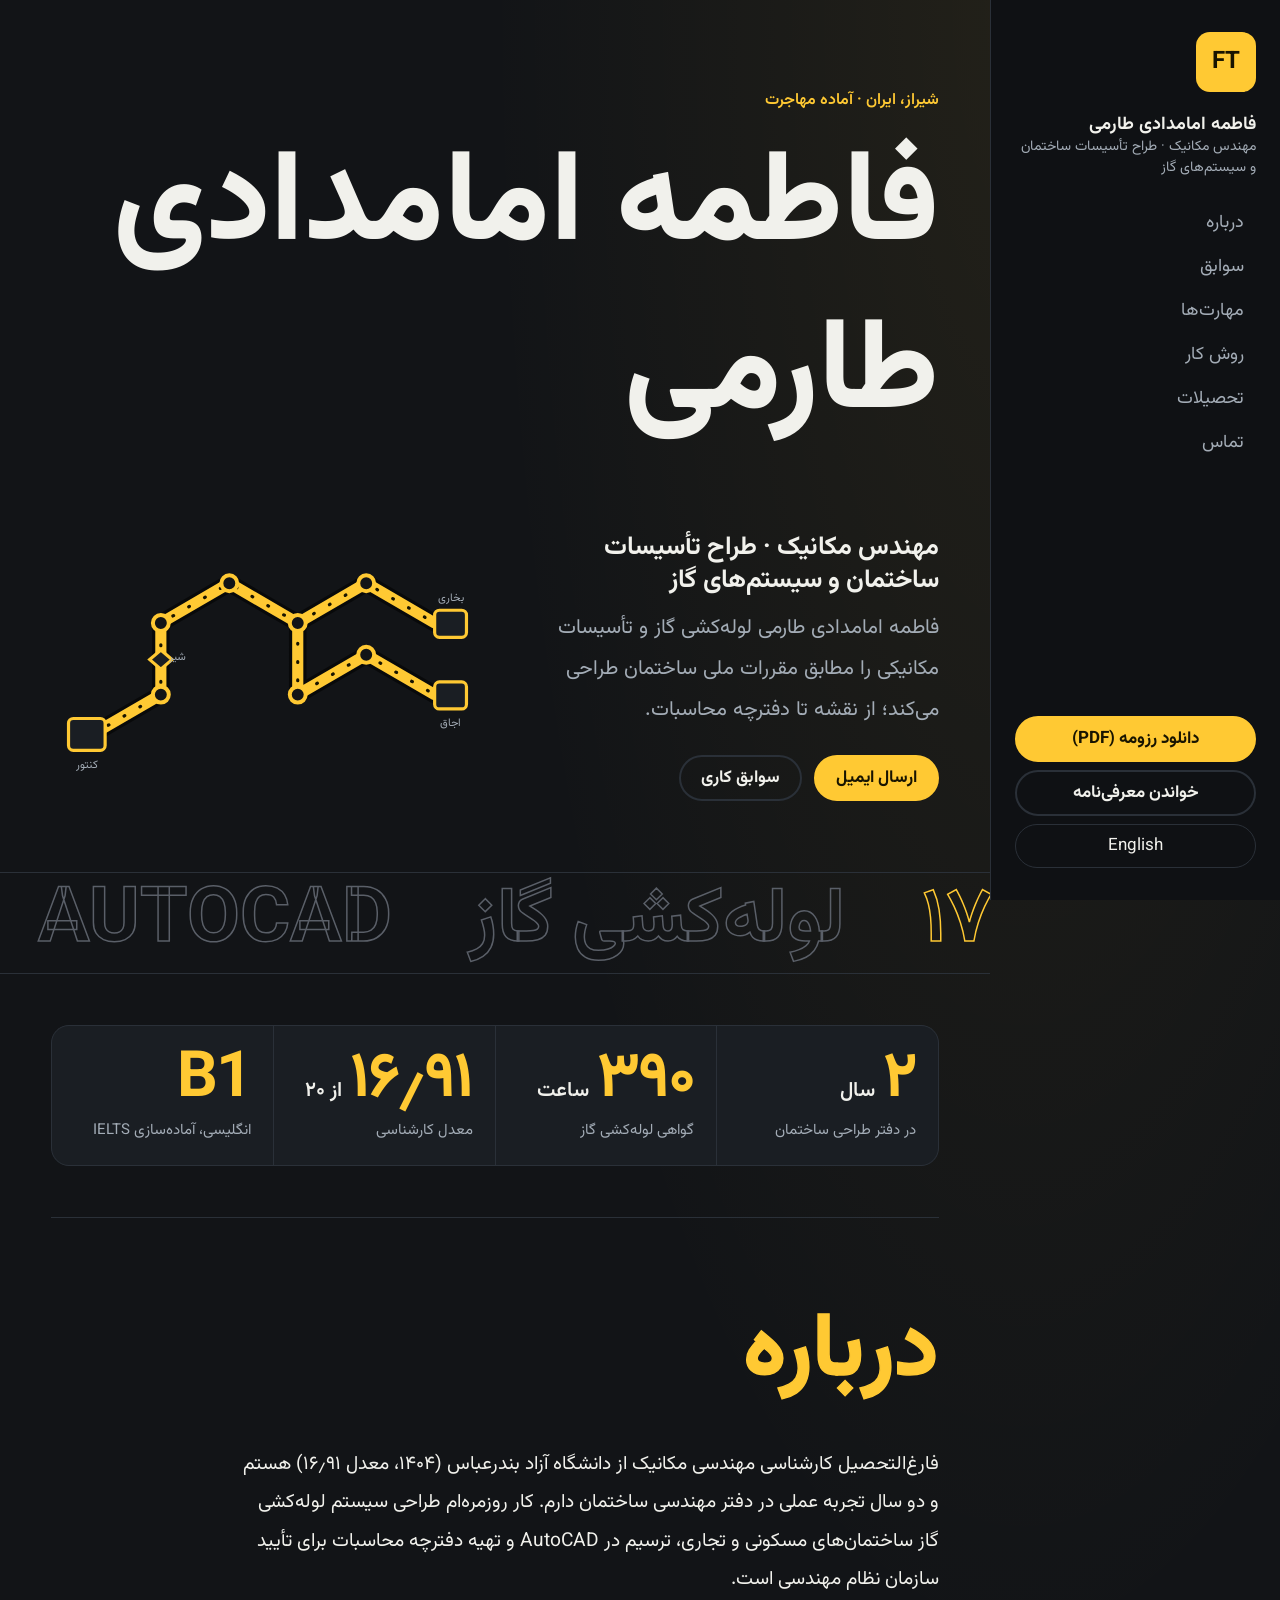
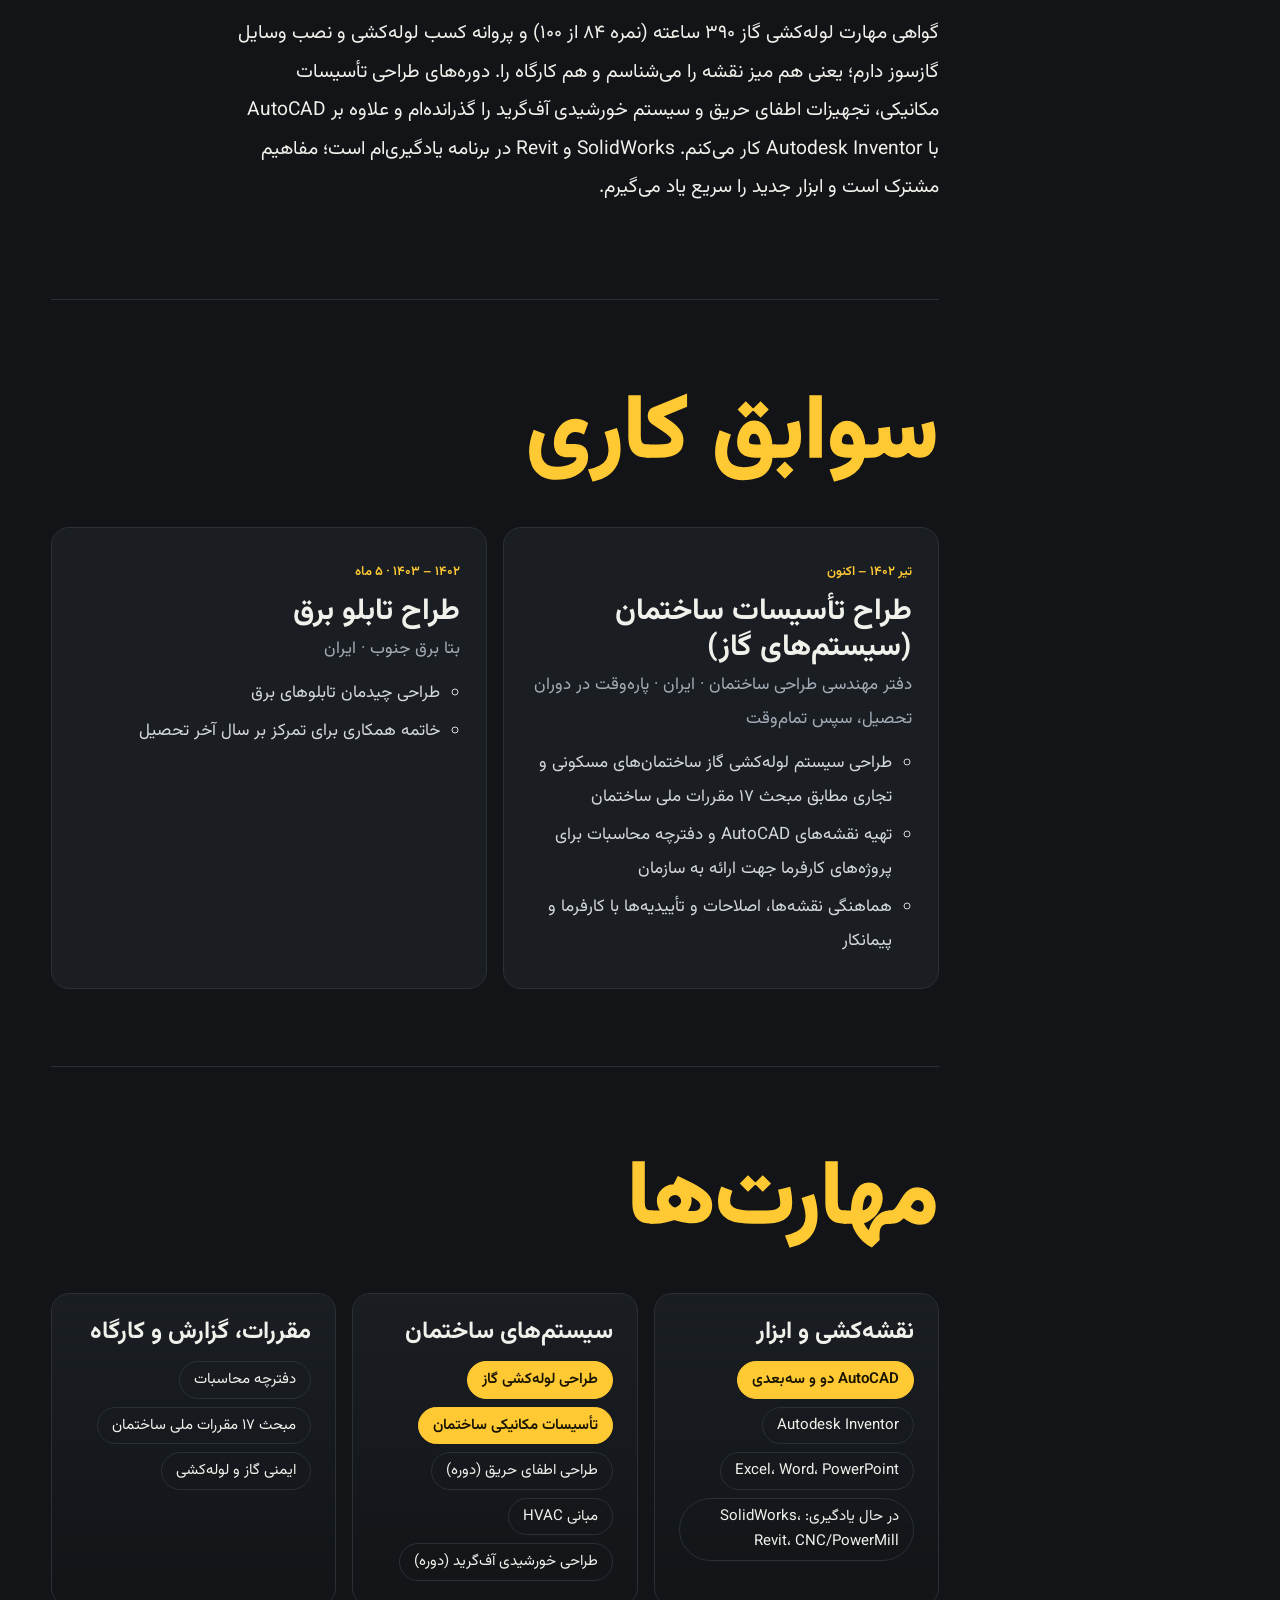
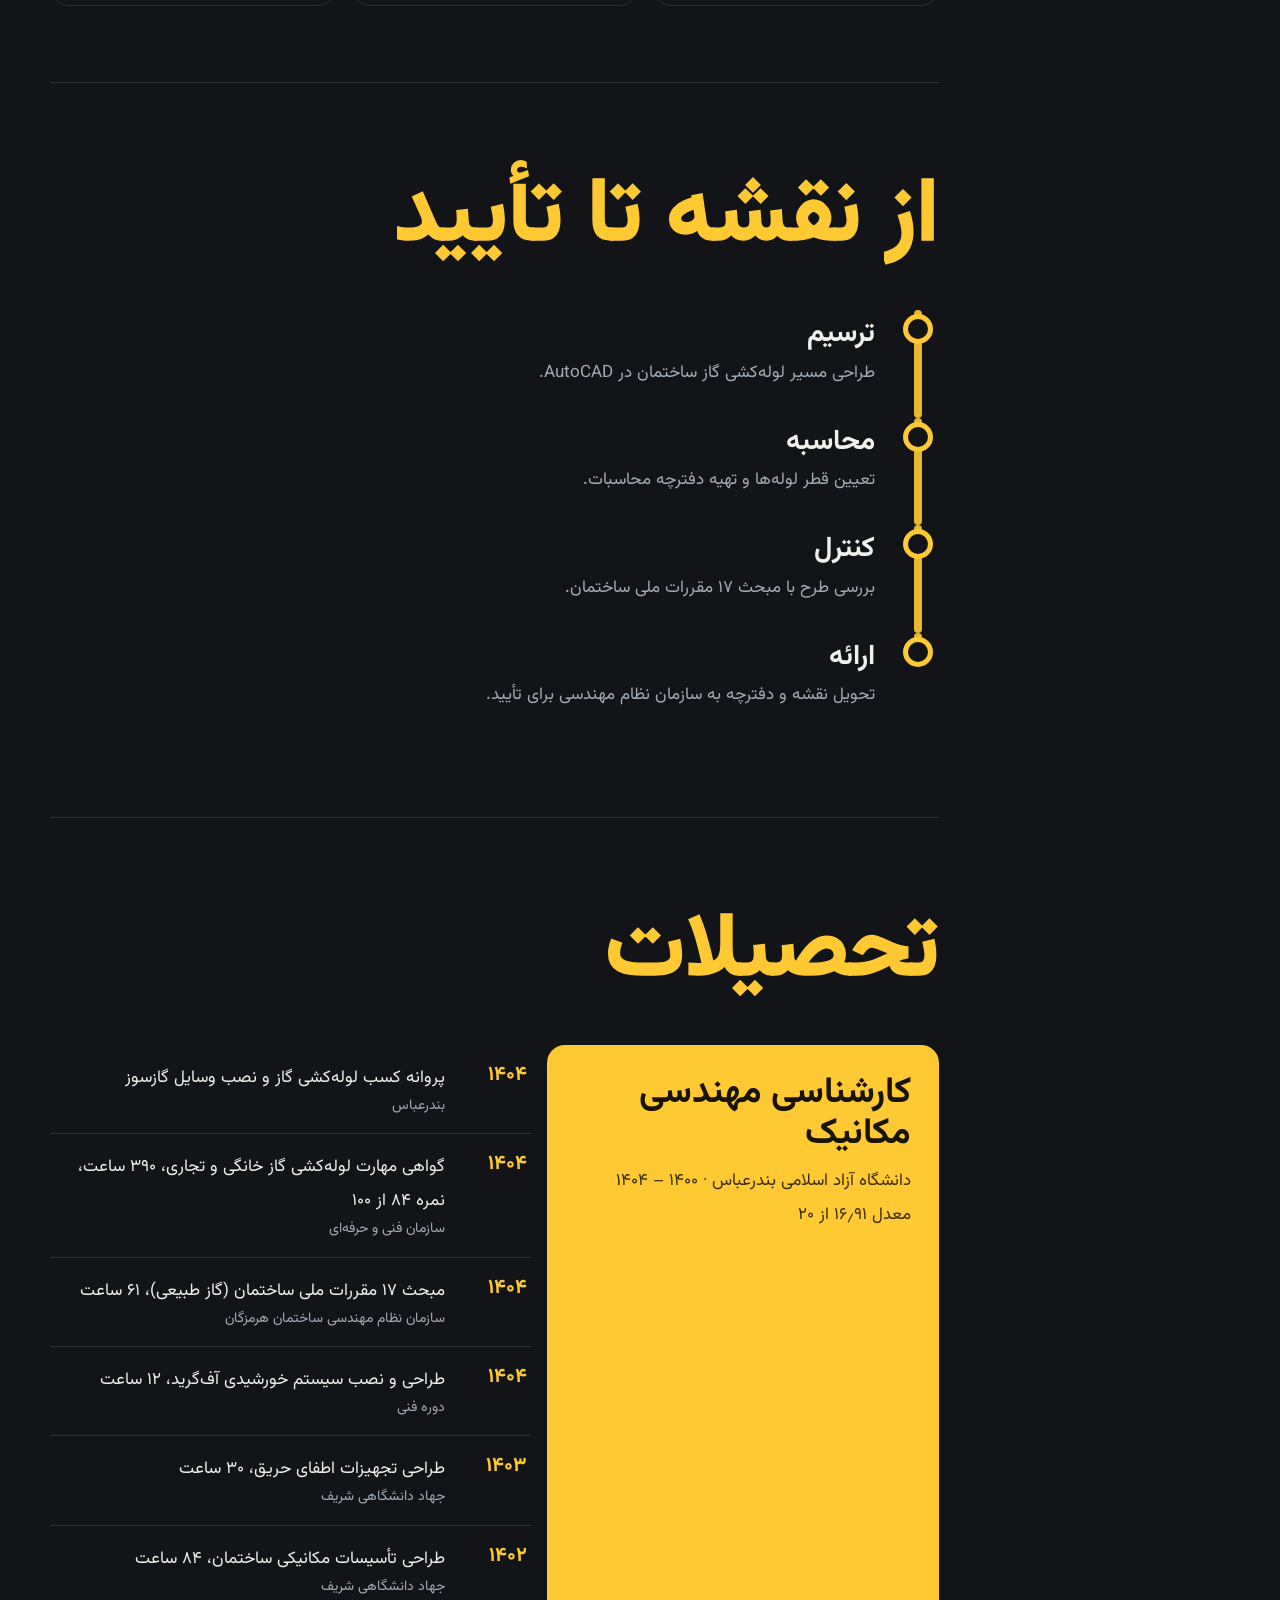
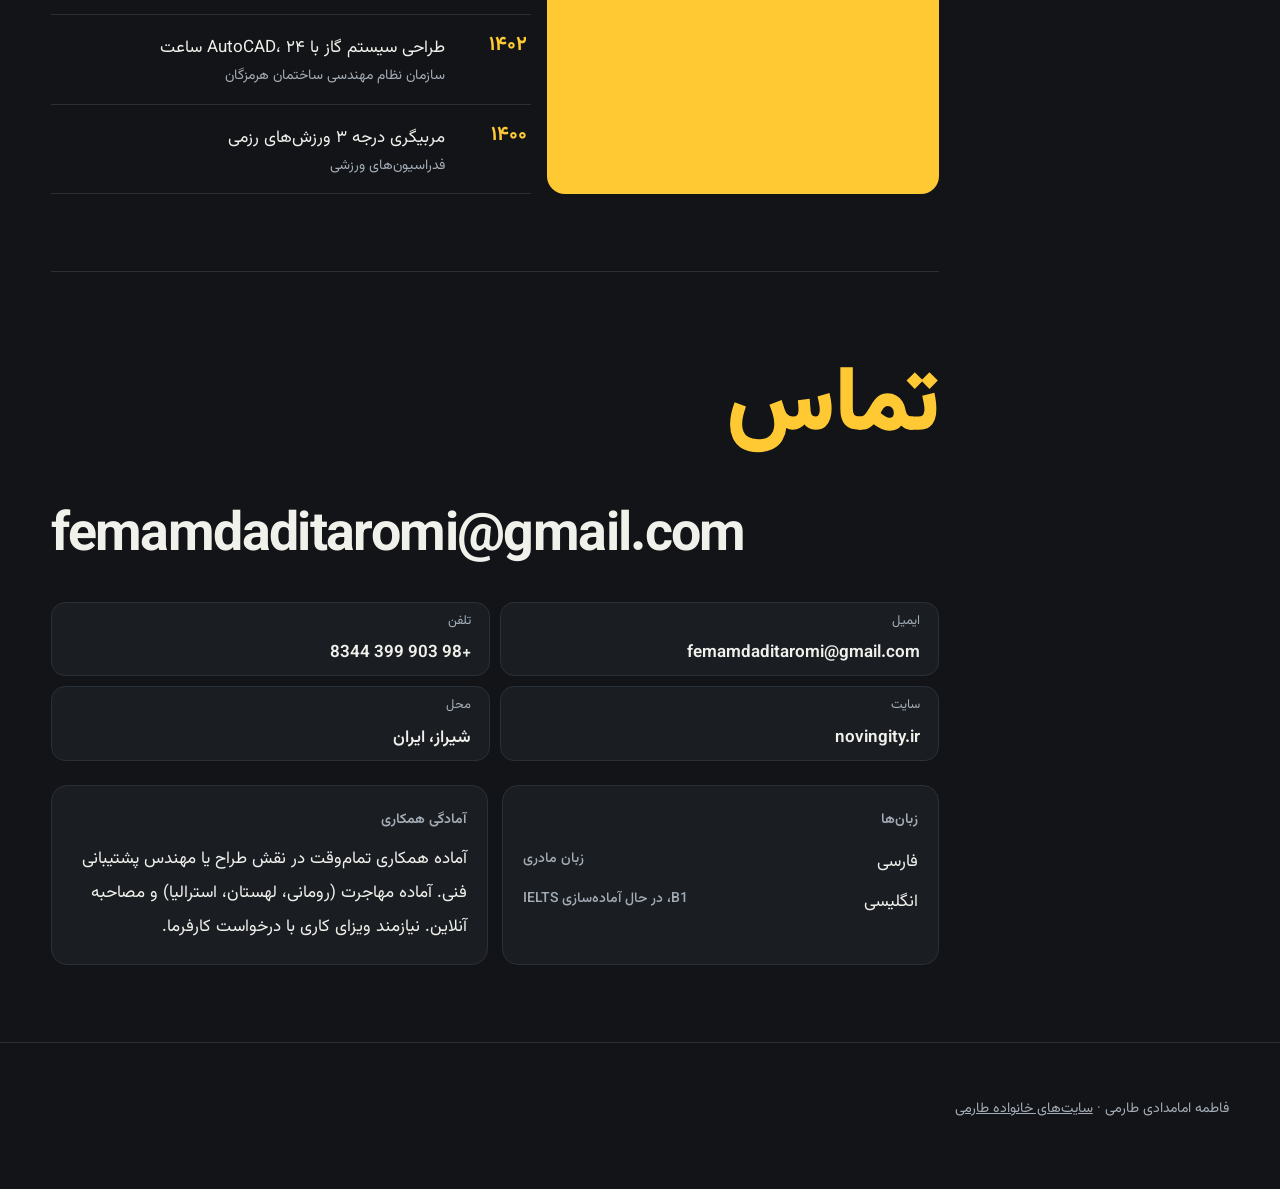
==== commit a23b5a90: "Redesign v3: Persian pages" ====
--- a/fa/index.html
+++ b/fa/index.html
@@ -6,73 +6,51 @@
 <title>فاطمه امامدادی طارمی · مهندس مکانیک، طراح تأسیسات ساختمان</title>
 <meta name="description" content="رزومه فاطمه امامدادی طارمی: مهندس مکانیک (کارشناسی ۱۴۰۴) با دو سال طراحی لوله‌کشی گاز و تأسیسات ساختمان در AutoCAD، مبحث ۱۷ مقررات ملی، پروانه لوله‌کشی گاز. آماده مهاجرت با حمایت ویزای کارفرما.">
 <link rel="canonical" href="https://mahditaromi2010-lab.github.io/fatemeh.taromi/fa/">
-<link rel="alternate" hreflang="en" href="https://mahditaromi2010-lab.github.io/fatemeh.taromi/">
-<link rel="alternate" hreflang="fa" href="https://mahditaromi2010-lab.github.io/fatemeh.taromi/fa/">
-<link rel="alternate" hreflang="x-default" href="https://mahditaromi2010-lab.github.io/fatemeh.taromi/">
-<meta property="og:type" content="profile">
-<meta property="og:title" content="فاطمه امامدادی طارمی · مهندس مکانیک، طراح تأسیسات ساختمان">
-<meta property="og:description" content="رزومه فاطمه امامدادی طارمی: مهندس مکانیک (کارشناسی ۱۴۰۴) با دو سال طراحی لوله‌کشی گاز و تأسیسات ساختمان در AutoCAD، مبحث ۱۷ مقررات ملی، پروانه لوله‌کشی گاز. آماده مهاجرت با حمایت ویزای کارفرما.">
-<meta property="og:url" content="https://mahditaromi2010-lab.github.io/fatemeh.taromi/fa/">
-<meta name="theme-color" content="#f6f3ec">
+<link rel="alternate" hreflang="en" href="https://mahditaromi2010-lab.github.io/fatemeh.taromi/"><link rel="alternate" hreflang="fa" href="https://mahditaromi2010-lab.github.io/fatemeh.taromi/fa/"><link rel="alternate" hreflang="x-default" href="https://mahditaromi2010-lab.github.io/fatemeh.taromi/">
+<meta property="og:type" content="profile"><meta property="og:title" content="فاطمه امامدادی طارمی · مهندس مکانیک، طراح تأسیسات ساختمان"><meta property="og:description" content="رزومه فاطمه امامدادی طارمی: مهندس مکانیک (کارشناسی ۱۴۰۴) با دو سال طراحی لوله‌کشی گاز و تأسیسات ساختمان در AutoCAD، مبحث ۱۷ مقررات ملی، پروانه لوله‌کشی گاز. آماده مهاجرت با حمایت ویزای کارفرما."><meta property="og:url" content="https://mahditaromi2010-lab.github.io/fatemeh.taromi/fa/">
+<meta name="theme-color" content="#121417">
 <link rel="icon" href="../favicon.svg" type="image/svg+xml">
-<link rel="preconnect" href="https://fonts.googleapis.com">
-<link rel="preconnect" href="https://fonts.gstatic.com" crossorigin>
-<link rel="stylesheet" href="https://fonts.googleapis.com/css2?family=Vazirmatn:wght@400;500;600;700&family=JetBrains+Mono:wght@500&display=swap">
+<link rel="preconnect" href="https://fonts.googleapis.com"><link rel="preconnect" href="https://fonts.gstatic.com" crossorigin>
+<link rel="stylesheet" href="https://fonts.googleapis.com/css2?family=Vazirmatn:wght@400;600;800&display=swap">
 <script type="application/ld+json">{"@context": "https://schema.org", "@type": "Person", "name": "Fatemeh Emamdadi Taromi", "alternateName": "فاطمه امامدادی طارمی", "jobTitle": "Mechanical engineer, building services and gas systems designer", "url": "https://mahditaromi2010-lab.github.io/fatemeh.taromi/", "email": "mailto:femamdaditaromi@gmail.com", "address": {"@type": "PostalAddress", "addressLocality": "Shiraz", "addressCountry": "IR"}, "sameAs": ["https://novingity.ir"], "knowsAbout": ["AutoCAD", "Building services design", "Gas piping design", "HVAC", "Fire suppression", "Autodesk Inventor", "Iranian National Building Code Part 17"]}</script>
+<script src="../fx.js" defer></script>
 <link rel="stylesheet" href="../style.css">
 </head>
-<body>
+<body class="f">
+<div class="shell">
 <a class="skip" href="#main">رفتن به محتوا</a>
-<header class="top"><div class="wrap">
-  <a class="brand" href="../"><span class="mk" aria-hidden="true">F</span><span>فاطمه امامدادی طارمی</span></a>
-  <nav aria-label="بخش‌ها">
-    <a href="../" aria-current="page">رزومه</a>
-    <a href="../fa/letter.html">معرفی‌نامه</a>
-    <a href="../#contact">تماس</a>
-    <a class="lang" href="../" lang="en" hreflang="en">English</a>
-    <a class="cv" href="../Fatemeh_Emamdadi_Taromi_CV.pdf" download>دانلود رزومه (PDF)</a>
-  </nav>
-</div></header>
-
+<aside class="rail"><div class="rail-in">
+<a class="mono" href="../" aria-label="فاطمه طارمی">FT</a>
+<p class="who"><b>فاطمه امامدادی طارمی</b><span>مهندس مکانیک · طراح تأسیسات ساختمان و سیستم‌های گاز</span></p>
+<nav aria-label="فاطمه طارمی" data-spy><ul><li><a href="../#about">درباره</a></li><li><a href="../#work">سوابق</a></li><li><a href="../#skills">مهارت‌ها</a></li><li><a href="../#method">روش کار</a></li><li><a href="../#learn">تحصیلات</a></li><li><a href="../#contact">تماس</a></li></ul></nav>
+<div class="rail-act"><a class="btn" href="../Fatemeh_Emamdadi_Taromi_CV.pdf" download>دانلود رزومه (PDF)</a>
+<a class="btn ghost" href="../fa/letter.html">خواندن معرفی‌نامه</a>
+<a class="lang" href="../" lang="en" hreflang="en">English</a></div>
+</div></aside>
 <main id="main">
-<section class="hero"><div class="wrap hero-grid">
-  <div class="copy">
-    <p class="eyebrow">شیراز، ایران · کارشناسی مهندسی مکانیک ۱۴۰۴</p>
-    <h1>فاطمه امامدادی طارمی لوله‌کشی گاز و تأسیسات مکانیکی را مطابق مقررات ملی ساختمان طراحی می‌کند؛ از نقشه تا دفترچه محاسبات.</h1>
-    <p class="tagline">دو سال طراحی تأسیسات در دفتر مهندسی، نقشه‌های AutoCAD و دفترچه محاسبات مطابق مبحث ۱۷ مقررات ملی ساختمان، و پروانه کسب لوله‌کشی گاز. در جست‌وجوی موقعیت طراح جونیور در خارج از کشور با حمایت ویزای کارفرما.</p>
-    <div class="cta">
-      <a class="btn" href="../Fatemeh_Emamdadi_Taromi_CV.pdf" download>دانلود رزومه (PDF)</a>
-      <a class="btn ghost" href="../fa/letter.html">خواندن معرفی‌نامه</a>
-      <a class="btn ghost" href="mailto:femamdaditaromi@gmail.com">ارسال ایمیل</a>
-    </div>
-  </div>
-  <div class="panel"><svg class="draw" viewBox="0 0 440 320" role="img" aria-label="نقشه لوله‌کشی گاز" width="440" height="320">
-<rect x="6" y="6" width="428" height="308" rx="4" class="d-frame"/>
-<g class="d-pipe"><path d="M60 60V150H150V92H320V150H380"/><path d="M150 150V230H250"/><path d="M320 150V196H380"/></g>
-<g class="d-node"><rect x="46" y="48" width="28" height="24" rx="3"/><circle cx="250" cy="230" r="11"/><circle cx="380" cy="150" r="11"/><circle cx="380" cy="196" r="11"/></g>
-<g class="d-dim"><path d="M60 280H150M60 272v16M150 272v16"/><path d="M404 60V150M396 60h16M396 150h16"/></g>
-<g class="d-txt" font-size="12"><text x="60" y="38" text-anchor="middle">کنتور</text><text x="104" y="136" text-anchor="middle">رایزر</text><text x="250" y="258" text-anchor="middle">اجاق</text><text x="380" y="132" text-anchor="middle">بخاری</text><text x="380" y="228" text-anchor="middle">آبگرمکن</text></g>
-<g class="d-title"><rect x="226" y="262" width="196" height="40" rx="2"/><path d="M226 282H422"/><text x="238" y="277" font-size="11">ترسیم در AutoCAD · دفترچه محاسبات</text><text x="238" y="296" font-size="11">مبحث ۱۷ مقررات ملی</text></g>
-</svg></div>
-</div></section>
-
-<div class="wrap">
-<h2 class="sr-only" style="position:absolute;width:1px;height:1px;overflow:hidden;clip:rect(0 0 0 0)">در یک نگاه</h2>
-<ul class="stats"><li><b>۲ سال</b><span>در دفتر طراحی ساختمان</span></li><li><b>۳۹۰ ساعت</b><span>گواهی لوله‌کشی گاز</span></li><li><b>۱۶٫۹۱ از ۲۰</b><span>معدل کارشناسی</span></li><li><b>B1</b><span>انگلیسی، آماده‌سازی IELTS</span></li></ul>
-
-<section class="sec" id="profile"><h2>درباره</h2><div class="prose"><p>فارغ‌التحصیل کارشناسی مهندسی مکانیک از دانشگاه آزاد بندرعباس (۱۴۰۴، معدل ۱۶٫۹۱) هستم و دو سال تجربه عملی در دفتر مهندسی ساختمان دارم. کار روزمره‌ام طراحی سیستم لوله‌کشی گاز ساختمان‌های مسکونی و تجاری، ترسیم در AutoCAD و تهیه دفترچه محاسبات برای تأیید سازمان نظام مهندسی است.</p><p>گواهی مهارت لوله‌کشی گاز ۳۹۰ ساعته (نمره ۸۴ از ۱۰۰) و پروانه کسب لوله‌کشی و نصب وسایل گازسوز دارم؛ یعنی هم میز نقشه را می‌شناسم و هم کارگاه را. دوره‌های طراحی تأسیسات مکانیکی، تجهیزات اطفای حریق و سیستم خورشیدی آف‌گرید را گذرانده‌ام و علاوه بر AutoCAD با Autodesk Inventor کار می‌کنم. SolidWorks و Revit در برنامه یادگیری‌ام است؛ مفاهیم مشترک است و ابزار جدید را سریع یاد می‌گیرم.</p></div></section>
-<section class="sec" id="experience"><h2>سوابق کاری</h2><ol class="tl"><li class="job"><div class="when">تیر ۱۴۰۲ – اکنون</div><h3>طراح تأسیسات ساختمان (سیستم‌های گاز)</h3><p class="org">دفتر مهندسی طراحی ساختمان · ایران · پاره‌وقت در دوران تحصیل، سپس تمام‌وقت</p><ul><li>طراحی سیستم لوله‌کشی گاز ساختمان‌های مسکونی و تجاری مطابق مبحث ۱۷ مقررات ملی ساختمان</li><li>تهیه نقشه‌های AutoCAD و دفترچه محاسبات برای پروژه‌های کارفرما جهت ارائه به سازمان</li><li>هماهنگی نقشه‌ها، اصلاحات و تأییدیه‌ها با کارفرما و پیمانکار</li></ul></li><li class="job"><div class="when">۱۴۰۲ – ۱۴۰۳ · ۵ ماه</div><h3>طراح تابلو برق</h3><p class="org">بتا برق جنوب · ایران</p><ul><li>طراحی چیدمان تابلوهای برق</li><li>خاتمه همکاری برای تمرکز بر سال آخر تحصیل</li></ul></li></ol></section>
-<section class="sec" id="skills"><h2>مهارت‌ها</h2><div class="skills"><div class="sg"><h3>نقشه‌کشی و ابزار</h3><ul><li class="strong">AutoCAD دو و سه‌بعدی</li><li>Autodesk Inventor</li><li>Excel، Word، PowerPoint</li><li>در حال یادگیری: SolidWorks، Revit، CNC/PowerMill</li></ul></div><div class="sg"><h3>سیستم‌های ساختمان</h3><ul><li class="strong">طراحی لوله‌کشی گاز</li><li class="strong">تأسیسات مکانیکی ساختمان</li><li>طراحی اطفای حریق (دوره)</li><li>مبانی HVAC</li><li>طراحی خورشیدی آف‌گرید (دوره)</li></ul></div><div class="sg"><h3>مقررات، گزارش و کارگاه</h3><ul><li>دفترچه محاسبات</li><li>مبحث ۱۷ مقررات ملی ساختمان</li><li>ایمنی گاز و لوله‌کشی</li></ul></div></div></section>
-<section class="sec" id="process"><h2>از نقشه تا تأیید</h2><ol class="steps"><li><h3>ترسیم</h3><p>طراحی مسیر لوله‌کشی گاز ساختمان در AutoCAD.</p></li><li><h3>محاسبه</h3><p>تعیین قطر لوله‌ها و تهیه دفترچه محاسبات.</p></li><li><h3>کنترل</h3><p>بررسی طرح با مبحث ۱۷ مقررات ملی ساختمان.</p></li><li><h3>ارائه</h3><p>تحویل نقشه و دفترچه به سازمان نظام مهندسی برای تأیید.</p></li></ol></section>
-<section class="sec" id="education"><h2>تحصیلات</h2><div class="two"><div class="edu"><h3>کارشناسی مهندسی مکانیک</h3><p>دانشگاه آزاد اسلامی بندرعباس · ۱۴۰۰ – ۱۴۰۴</p><p>معدل ۱۶٫۹۱ از ۲۰</p></div><ul class="certs" aria-label="گواهی‌ها"><li><span class="yr">۱۴۰۴</span><div>پروانه کسب لوله‌کشی گاز و نصب وسایل گازسوز<small>بندرعباس</small></div></li><li><span class="yr">۱۴۰۴</span><div>گواهی مهارت لوله‌کشی گاز خانگی و تجاری، ۳۹۰ ساعت، نمره ۸۴ از ۱۰۰<small>سازمان فنی و حرفه‌ای</small></div></li><li><span class="yr">۱۴۰۴</span><div>مبحث ۱۷ مقررات ملی ساختمان (گاز طبیعی)، ۶۱ ساعت<small>سازمان نظام مهندسی ساختمان هرمزگان</small></div></li><li><span class="yr">۱۴۰۴</span><div>طراحی و نصب سیستم خورشیدی آف‌گرید، ۱۲ ساعت<small>دوره فنی</small></div></li><li><span class="yr">۱۴۰۳</span><div>طراحی تجهیزات اطفای حریق، ۳۰ ساعت<small>جهاد دانشگاهی شریف</small></div></li><li><span class="yr">۱۴۰۲</span><div>طراحی تأسیسات مکانیکی ساختمان، ۸۴ ساعت<small>جهاد دانشگاهی شریف</small></div></li><li><span class="yr">۱۴۰۲</span><div>طراحی سیستم گاز با AutoCAD، ۲۴ ساعت<small>سازمان نظام مهندسی ساختمان هرمزگان</small></div></li><li><span class="yr">۱۴۰۰</span><div>مربیگری درجه ۳ ورزش‌های رزمی<small>فدراسیون‌های ورزشی</small></div></li></ul></div></section>
-
-<section class="band" id="contact" aria-labelledby="cta-h">
-  <div><h2 id="cta-h">به طراح جونیور نیاز دارید؟</h2><p>یک ایمیل کوتاه با عنوان موقعیت بفرستید؛ نمونه نقشه و مدارک را برایتان می‌فرستم.</p>
-    <p style="margin-top:20px"><a class="btn" href="mailto:femamdaditaromi@gmail.com">ارسال ایمیل</a></p></div>
-  <ul class="contacts"><li><span class="k">ایمیل</span><a href="mailto:femamdaditaromi@gmail.com">femamdaditaromi@gmail.com</a></li><li><span class="k">تلفن</span><a href="tel:+989033998344">+98 903 399 8344</a></li><li><span class="k">سایت</span><a href="https://novingity.ir" rel="noopener">novingity.ir</a></li><li><span class="k">محل</span><span class="v">شیراز، ایران</span></li></ul>
-</section>
-<div class="meta"><div class="box"><h3>زبان‌ها</h3><ul><li><span>فارسی</span><b>زبان مادری</b></li><li><span>انگلیسی</span><b>B1، در حال آماده‌سازی IELTS</b></li></ul></div><div class="box"><h3>آمادگی همکاری</h3><p>آماده همکاری تمام‌وقت در نقش طراح یا مهندس پشتیبانی فنی. آماده مهاجرت (رومانی، لهستان، استرالیا) و مصاحبه آنلاین. نیازمند ویزای کاری با درخواست کارفرما.</p></div></div>
+<section class="hero" id="top"><p class="kick">شیراز، ایران · آماده مهاجرت</p>
+<h1 class="giant" data-split>فاطمه امامدادی طارمی</h1>
+<div class="hero-row"><div><p class="role rv">مهندس مکانیک · طراح تأسیسات ساختمان و سیستم‌های گاز</p><p class="lead rv">فاطمه امامدادی طارمی لوله‌کشی گاز و تأسیسات مکانیکی را مطابق مقررات ملی ساختمان طراحی می‌کند؛ از نقشه تا دفترچه محاسبات.</p>
+<div class="cta rv"><a class="btn" href="mailto:femamdaditaromi@gmail.com">ارسال ایمیل</a><a class="btn ghost" href="#work">سوابق کاری</a></div></div>
+<div class="art"><svg class="pipe draw" viewBox="0 0 540 360" role="img" aria-label="کنتور → اجاق, بخاری" width="540" height="360">
+<g class="p-under"><path d="M52 292 L138 242 L138 152 L224 102 L310 152 L310 242 L396 192 L482 242"/><path d="M310 152 L396 102 L482 152"/></g>
+<g class="p-main"><path d="M52 292 L138 242 L138 152 L224 102 L310 152 L310 242 L396 192 L482 242" pathLength="1"/><path d="M310 152 L396 102 L482 152" pathLength="1"/></g>
+<g class="p-flow"><path d="M52 292 L138 242 L138 152 L224 102 L310 152 L310 242 L396 192 L482 242"/><path d="M310 152 L396 102 L482 152"/></g>
+<g class="p-node"><circle cx="138" cy="242" r="10"/><circle cx="138" cy="152" r="10"/><circle cx="224" cy="102" r="10"/><circle cx="310" cy="152" r="10"/><circle cx="310" cy="242" r="10"/><circle cx="396" cy="192" r="10"/><circle cx="396" cy="102" r="10"/></g>
+<g class="p-dev"><rect x="22" y="272" width="46" height="40" rx="6"/><path d="M138 186l14 12-14 12-14-12z"/><rect x="482" y="226" width="40" height="34" rx="6"/><rect x="482" y="136" width="40" height="34" rx="6"/></g>
+<g class="p-txt" font-size="14"><text x="45" y="334" text-anchor="middle">کنتور</text><text x="170" y="198">شیر</text><text x="502" y="282" text-anchor="middle">اجاق</text><text x="502" y="124" text-anchor="middle">بخاری</text></g></svg></div></div></section>
+<div class="marq" aria-hidden="true"><div class="track"><span>AutoCAD</span><span>لوله‌کشی گاز</span><span>مبحث ۱۷</span><span>تأسیسات ساختمان</span><span>دفترچه محاسبات</span><span>HVAC</span><span>Inventor</span><span>AutoCAD</span><span>لوله‌کشی گاز</span><span>مبحث ۱۷</span><span>تأسیسات ساختمان</span><span>دفترچه محاسبات</span><span>HVAC</span><span>Inventor</span></div></div>
+<ul class="stats"><li class="rv" style="--i:0"><b><span class="count" data-to="2">2</span><small>سال</small></b><span>در دفتر طراحی ساختمان</span></li><li class="rv" style="--i:1"><b><span class="count" data-to="390">390</span><small>ساعت</small></b><span>گواهی لوله‌کشی گاز</span></li><li class="rv" style="--i:2"><b>۱۶٫۹۱<small>از ۲۰</small></b><span>معدل کارشناسی</span></li><li class="rv" style="--i:3"><b>B1<small></small></b><span>انگلیسی، آماده‌سازی IELTS</span></li></ul>
+<section class="sec" id="about"><h2 class="ttl" data-split>درباره</h2><div class="prose"><p class="rv">فارغ‌التحصیل کارشناسی مهندسی مکانیک از دانشگاه آزاد بندرعباس (۱۴۰۴، معدل ۱۶٫۹۱) هستم و دو سال تجربه عملی در دفتر مهندسی ساختمان دارم. کار روزمره‌ام طراحی سیستم لوله‌کشی گاز ساختمان‌های مسکونی و تجاری، ترسیم در AutoCAD و تهیه دفترچه محاسبات برای تأیید سازمان نظام مهندسی است.</p><p class="rv">گواهی مهارت لوله‌کشی گاز ۳۹۰ ساعته (نمره ۸۴ از ۱۰۰) و پروانه کسب لوله‌کشی و نصب وسایل گازسوز دارم؛ یعنی هم میز نقشه را می‌شناسم و هم کارگاه را. دوره‌های طراحی تأسیسات مکانیکی، تجهیزات اطفای حریق و سیستم خورشیدی آف‌گرید را گذرانده‌ام و علاوه بر AutoCAD با Autodesk Inventor کار می‌کنم. SolidWorks و Revit در برنامه یادگیری‌ام است؛ مفاهیم مشترک است و ابزار جدید را سریع یاد می‌گیرم.</p></div></section>
+<section class="sec" id="work"><h2 class="ttl" data-split>سوابق کاری</h2><ol class="jobs"><li class="job rv"><span class="when">تیر ۱۴۰۲ – اکنون</span><h3>طراح تأسیسات ساختمان (سیستم‌های گاز)</h3><p class="org">دفتر مهندسی طراحی ساختمان · ایران · پاره‌وقت در دوران تحصیل، سپس تمام‌وقت</p><ul><li>طراحی سیستم لوله‌کشی گاز ساختمان‌های مسکونی و تجاری مطابق مبحث ۱۷ مقررات ملی ساختمان</li><li>تهیه نقشه‌های AutoCAD و دفترچه محاسبات برای پروژه‌های کارفرما جهت ارائه به سازمان</li><li>هماهنگی نقشه‌ها، اصلاحات و تأییدیه‌ها با کارفرما و پیمانکار</li></ul></li><li class="job rv"><span class="when">۱۴۰۲ – ۱۴۰۳ · ۵ ماه</span><h3>طراح تابلو برق</h3><p class="org">بتا برق جنوب · ایران</p><ul><li>طراحی چیدمان تابلوهای برق</li><li>خاتمه همکاری برای تمرکز بر سال آخر تحصیل</li></ul></li></ol></section>
+<section class="sec" id="skills"><h2 class="ttl" data-split>مهارت‌ها</h2><div class="skills"><div class="sg rv"><h3>نقشه‌کشی و ابزار</h3><ul><li class="strong">AutoCAD دو و سه‌بعدی</li><li>Autodesk Inventor</li><li>Excel، Word، PowerPoint</li><li>در حال یادگیری: SolidWorks، Revit، CNC/PowerMill</li></ul></div><div class="sg rv"><h3>سیستم‌های ساختمان</h3><ul><li class="strong">طراحی لوله‌کشی گاز</li><li class="strong">تأسیسات مکانیکی ساختمان</li><li>طراحی اطفای حریق (دوره)</li><li>مبانی HVAC</li><li>طراحی خورشیدی آف‌گرید (دوره)</li></ul></div><div class="sg rv"><h3>مقررات، گزارش و کارگاه</h3><ul><li>دفترچه محاسبات</li><li>مبحث ۱۷ مقررات ملی ساختمان</li><li>ایمنی گاز و لوله‌کشی</li></ul></div></div></section>
+<section class="sec" id="method"><h2 class="ttl" data-split>از نقشه تا تأیید</h2><ol class="steps"><li class="step rv" style="--i:0"><i aria-hidden="true"></i><h3>ترسیم</h3><p>طراحی مسیر لوله‌کشی گاز ساختمان در AutoCAD.</p></li><li class="step rv" style="--i:1"><i aria-hidden="true"></i><h3>محاسبه</h3><p>تعیین قطر لوله‌ها و تهیه دفترچه محاسبات.</p></li><li class="step rv" style="--i:2"><i aria-hidden="true"></i><h3>کنترل</h3><p>بررسی طرح با مبحث ۱۷ مقررات ملی ساختمان.</p></li><li class="step rv" style="--i:3"><i aria-hidden="true"></i><h3>ارائه</h3><p>تحویل نقشه و دفترچه به سازمان نظام مهندسی برای تأیید.</p></li></ol></section>
+<section class="sec" id="learn"><h2 class="ttl" data-split>تحصیلات</h2><div class="two"><div class="edu rv"><h3>کارشناسی مهندسی مکانیک</h3><p>دانشگاه آزاد اسلامی بندرعباس · ۱۴۰۰ – ۱۴۰۴</p><p>معدل ۱۶٫۹۱ از ۲۰</p></div><ul class="certs"><li class="rv"><span class="yr">۱۴۰۴</span><span>پروانه کسب لوله‌کشی گاز و نصب وسایل گازسوز<small>بندرعباس</small></span></li><li class="rv"><span class="yr">۱۴۰۴</span><span>گواهی مهارت لوله‌کشی گاز خانگی و تجاری، ۳۹۰ ساعت، نمره ۸۴ از ۱۰۰<small>سازمان فنی و حرفه‌ای</small></span></li><li class="rv"><span class="yr">۱۴۰۴</span><span>مبحث ۱۷ مقررات ملی ساختمان (گاز طبیعی)، ۶۱ ساعت<small>سازمان نظام مهندسی ساختمان هرمزگان</small></span></li><li class="rv"><span class="yr">۱۴۰۴</span><span>طراحی و نصب سیستم خورشیدی آف‌گرید، ۱۲ ساعت<small>دوره فنی</small></span></li><li class="rv"><span class="yr">۱۴۰۳</span><span>طراحی تجهیزات اطفای حریق، ۳۰ ساعت<small>جهاد دانشگاهی شریف</small></span></li><li class="rv"><span class="yr">۱۴۰۲</span><span>طراحی تأسیسات مکانیکی ساختمان، ۸۴ ساعت<small>جهاد دانشگاهی شریف</small></span></li><li class="rv"><span class="yr">۱۴۰۲</span><span>طراحی سیستم گاز با AutoCAD، ۲۴ ساعت<small>سازمان نظام مهندسی ساختمان هرمزگان</small></span></li><li class="rv"><span class="yr">۱۴۰۰</span><span>مربیگری درجه ۳ ورزش‌های رزمی<small>فدراسیون‌های ورزشی</small></span></li></ul></div></section>
+<section class="sec contact" id="contact"><h2 class="ttl" data-split>تماس</h2>
+<a class="mailbig rv" href="mailto:femamdaditaromi@gmail.com">femamdaditaromi@gmail.com</a>
+<ul class="contacts"><li><span class="k">ایمیل</span><a href="mailto:femamdaditaromi@gmail.com">femamdaditaromi@gmail.com</a></li><li><span class="k">تلفن</span><a href="tel:+989033998344">+98 903 399 8344</a></li><li><span class="k">سایت</span><a href="https://novingity.ir" rel="noopener">novingity.ir</a></li><li><span class="k">محل</span><span class="v">شیراز، ایران</span></li></ul>
+<div class="meta"><div class="box rv"><h3>زبان‌ها</h3><ul><li><span>فارسی</span><b>زبان مادری</b></li><li><span>انگلیسی</span><b>B1، در حال آماده‌سازی IELTS</b></li></ul></div><div class="box rv"><h3>آمادگی همکاری</h3><p>آماده همکاری تمام‌وقت در نقش طراح یا مهندس پشتیبانی فنی. آماده مهاجرت (رومانی، لهستان، استرالیا) و مصاحبه آنلاین. نیازمند ویزای کاری با درخواست کارفرما.</p></div></div></section>
+</main>
 </div>
-</main>
-<footer class="foot"><div class="wrap"><p>فاطمه امامدادی طارمی · <a href="https://mahditaromi2010-lab.github.io/taromi-hub/fa/">سایت‌های خانواده طارمی</a></p></div></footer>
+<footer class="foot"><p>فاطمه امامدادی طارمی · <a href="https://family.taromi.net/fa/">سایت‌های خانواده طارمی</a></p></footer>
 </body></html>
--- a/style.css
+++ b/style.css
@@ -1,182 +1,125 @@
-
-:root{
-  --canvas:#f6f3ec;--surface:#ffffff;--ink:#17202b;--muted:#5d6775;--accent:#1f5f8b;--accent-ink:#ffffff;--line:#e3ded3;--soft:#edf3f8;--grid:rgba(31,95,139,.07);
-  --r:6px;--font:Inter,"Segoe UI",system-ui,sans-serif;--mono:"JetBrains Mono",ui-monospace,Consolas,monospace;
+:root{--bg:#121417;--panel:#1a1e23;--line:#2a3038;--ink:#f1f1ec;--mute:#a3acb6;--y:#ffc933;--yi:#181400;--font:"Space Grotesk","Inter",system-ui,sans-serif;--body:Inter,system-ui,sans-serif;color-scheme:dark}
+html[lang="fa"]{--font:Vazirmatn,Tahoma,sans-serif;--body:Vazirmatn,Tahoma,sans-serif}
+*{box-sizing:border-box}html{scroll-behavior:smooth;scroll-padding-top:24px}
+body{margin:0;background:var(--bg);color:var(--ink);font:17px/1.75 var(--body);-webkit-font-smoothing:antialiased;touch-action:manipulation;background-image:radial-gradient(60% 40% at 80% 0,rgba(255,201,51,.07),transparent 70%)}
+html[lang="fa"] body{line-height:2}
+a{color:inherit}:focus-visible{outline:3px solid var(--y);outline-offset:3px;border-radius:4px}
+.skip{position:absolute;inset-inline-start:16px;top:-56px;background:var(--y);color:var(--yi);padding:10px 16px;border-radius:8px;z-index:50}.skip:focus{top:12px}
+.shell{display:grid;grid-template-columns:minmax(0,1fr)}.rail{min-width:0}
+main{min-width:0;padding:0 clamp(16px,4vw,64px)}
+/* rail */
+.rail{border-bottom:1px solid var(--line);background:#0f1114}
+.rail-in{display:flex;align-items:center;gap:12px;flex-wrap:wrap;padding:12px 16px}
+.mono{display:grid;place-items:center;width:44px;height:44px;border-radius:10px;background:var(--y);color:var(--yi);font:700 17px/1 var(--font);text-decoration:none;transition:transform .25s}
+.mono:hover{transform:rotate(-8deg) scale(1.06)}
+.who{display:none;margin:0}.who b{display:block;font:700 18px/1.3 var(--font)}.who span{display:block;color:var(--mute);font-size:14px;line-height:1.5}
+.rail nav{order:3;width:100%;overflow-x:auto;scrollbar-width:none}.rail nav ul{display:flex;gap:4px;margin:0;padding:0;list-style:none;white-space:nowrap}
+.rail nav a{display:inline-flex;align-items:center;min-height:44px;padding:0 12px;text-decoration:none;color:var(--mute);position:relative;transition:color .2s}
+.rail nav a::after{content:"";position:absolute;inset-inline:12px;bottom:8px;height:2px;background:var(--y);transform:scaleX(0);transform-origin:left;transition:transform .3s}
+[dir="rtl"] .rail nav a::after{transform-origin:right}
+.rail nav a:hover,.rail nav a.on{color:var(--ink)}.rail nav a:hover::after,.rail nav a.on::after{transform:scaleX(1)}
+.rail-act{margin-inline-start:auto;display:flex;gap:8px;align-items:center}.rail-act .ghost{display:none}
+.btn{display:inline-flex;align-items:center;justify-content:center;min-height:46px;padding:0 20px;border-radius:999px;background:var(--y);color:var(--yi);font-weight:700;text-decoration:none;border:2px solid var(--y);cursor:pointer;font:inherit;font-weight:700;position:relative;overflow:hidden;transition:transform .2s,box-shadow .2s,background-color .2s,color .2s}
+.btn:hover{transform:translateY(-2px);box-shadow:0 10px 24px -10px var(--y)}.btn:active{transform:translateY(1px)}
+.btn.ghost{background:transparent;color:var(--ink);border-color:var(--line)}.btn.ghost:hover{border-color:var(--y);color:var(--y);box-shadow:none}
+.lang{display:inline-flex;align-items:center;min-height:44px;padding:0 14px;border:1px solid var(--line);border-radius:999px;text-decoration:none;color:var(--ink);transition:border-color .2s,color .2s}.lang:hover{border-color:var(--y);color:var(--y)}
+/* type */
+.kick{margin:0 0 16px;color:var(--y);font:600 14px/1.4 var(--font);letter-spacing:.14em;text-transform:uppercase}
+html[lang="fa"] .kick{letter-spacing:0;text-transform:none;font-size:16px}
+.giant{margin:0;font:700 clamp(54px,11.5vw,168px)/.9 var(--font);letter-spacing:-.045em;text-transform:uppercase;overflow-wrap:break-word}
+html[lang="fa"] .giant{letter-spacing:0;text-transform:none;line-height:1.25;font-size:clamp(52px,10vw,140px);font-weight:800}
+.w{display:inline-block;white-space:nowrap;overflow:hidden;vertical-align:top;padding-bottom:.06em}
+.c{display:inline-block}
+.js .c{transform:translateY(112%);transition:transform .8s cubic-bezier(.2,.8,.2,1);transition-delay:calc(var(--i)*38ms)}
+.js .in .c,.js [data-split].in .c{transform:none}
+.ttl{margin:0 0 28px;font:700 clamp(40px,7vw,96px)/.95 var(--font);letter-spacing:-.04em;color:transparent;-webkit-text-stroke:2px var(--y);text-transform:uppercase;transition:color .9s .35s}
+html[lang="fa"] .ttl{letter-spacing:0;text-transform:none;line-height:1.3;-webkit-text-stroke-width:1.5px}
+.ttl.in{color:var(--y)}.rm .ttl{color:var(--y)}
+.lead{font-size:clamp(18px,1.6vw,22px);color:var(--mute);max-width:46ch;text-wrap:pretty;margin:0 0 24px}
+.role{margin:0 0 10px;font:700 clamp(20px,2vw,26px)/1.3 var(--font)}
+.js .rv{opacity:0;transform:translateY(34px);transition:opacity .7s,transform .8s cubic-bezier(.2,.8,.2,1);transition-delay:calc(var(--i,0)*90ms)}
+.js .rv.in{opacity:1;transform:none}
+.rm .rv,.rm .c{opacity:1!important;transform:none!important;transition:none!important}
+/* hero */
+.hero{padding:clamp(40px,7vw,96px) 0 20px}
+.hero-row{display:grid;gap:28px;align-items:end;margin-top:clamp(24px,3vw,44px)}
+.cta{display:flex;gap:12px;flex-wrap:wrap}
+.pipe{width:100%;height:auto;overflow:visible}
+.pipe .p-under path{fill:none;stroke:#000;stroke-opacity:.55;stroke-width:22;stroke-linejoin:round;stroke-linecap:round}
+.pipe .p-main path{fill:none;stroke:var(--y);stroke-width:14;stroke-linejoin:round;stroke-linecap:round;stroke-dasharray:1;stroke-dashoffset:0}
+.js .pipe .p-main path{stroke-dashoffset:1;transition:stroke-dashoffset 2.2s .4s cubic-bezier(.5,0,.2,1)}.js .pipe.in .p-main path{stroke-dashoffset:0}
+.pipe .p-flow path{fill:none;stroke:var(--yi);stroke-width:4;stroke-linecap:round;stroke-dasharray:1 22;animation:flow 1.6s linear infinite}
+.pipe .p-node circle{fill:var(--bg);stroke:var(--y);stroke-width:5}
+.pipe .p-dev rect,.pipe .p-dev path{fill:var(--panel);stroke:var(--y);stroke-width:4}
+.pipe .p-txt text{fill:var(--mute);font-family:var(--font)}
+@keyframes flow{to{stroke-dashoffset:-23}}
+.js .pipe{opacity:0}.js .pipe.in{opacity:1;transition:opacity .4s}.rm .pipe{opacity:1!important}
+/* marquee */
+.marq{overflow:hidden;border-block:1px solid var(--line);margin:clamp(28px,4vw,56px) calc(-1*clamp(16px,4vw,64px));direction:ltr}
+.track{display:flex;width:max-content;animation:mq 38s linear infinite}
+.marq:hover .track{animation-play-state:paused}
+.track span{font:700 clamp(36px,6vw,84px)/1.3 var(--font);padding:0 .5em;color:transparent;-webkit-text-stroke:1.5px #5a5f68;white-space:nowrap;text-transform:uppercase}
+.track span:nth-child(3n){-webkit-text-stroke-color:var(--y)}
+@keyframes mq{to{transform:translateX(-50%)}}
+.rm .track{animation:none}
+/* stats */
+.stats{list-style:none;margin:0 0 clamp(20px,4vw,60px);padding:0;display:grid;grid-template-columns:repeat(2,1fr);gap:1px;background:var(--line);border:1px solid var(--line);border-radius:18px;overflow:hidden}
+.stats li{background:var(--panel);padding:22px}
+.stats b{display:block;font:700 clamp(34px,5vw,64px)/1 var(--font);letter-spacing:-.03em;color:var(--y)}
+.stats small{font-size:.32em;font-weight:600;margin-inline-start:.4em;color:var(--ink);letter-spacing:0}
+.stats li>span{display:block;margin-top:8px;color:var(--mute);font-size:15px;line-height:1.5}
+/* sections */
+.sec{padding:clamp(40px,6vw,88px) 0;border-top:1px solid var(--line)}.sec.first{border:0;padding-top:clamp(32px,5vw,72px)}
+.prose p{margin:0 0 16px;max-width:64ch;font-size:clamp(18px,1.5vw,21px);text-wrap:pretty}
+.jobs,.steps,.certs{list-style:none;margin:0;padding:0}.jobs{display:grid;gap:16px}
+.job{padding:26px;background:var(--panel);border:1px solid var(--line);border-radius:18px;transition:transform .3s,border-color .3s,box-shadow .3s}
+.job:hover{border-color:var(--y);box-shadow:0 18px 40px -26px var(--y)}
+.job .when{font:600 13px/1.5 "JetBrains Mono",monospace;color:var(--y)}html[lang="fa"] .job .when{font-family:var(--font)}
+.job h3{margin:6px 0 2px;font:700 clamp(22px,2.4vw,30px)/1.2 var(--font)}.job .org{margin:0 0 10px;color:var(--mute)}.job ul{margin:0;padding-inline-start:20px;color:#d4d8dd}.job li{margin:4px 0}
+.skills{display:grid;gap:16px}
+.sg{padding:24px;border-radius:18px;border:1px solid var(--line);background:linear-gradient(180deg,var(--panel),transparent)}
+.sg h3{margin:0 0 14px;font:700 24px/1.2 var(--font)}.sg ul{list-style:none;margin:0;padding:0;display:flex;flex-wrap:wrap;gap:8px}
+.sg li{padding:5px 14px;border:1px solid var(--line);border-radius:999px;font-size:15px;line-height:1.7;transition:border-color .2s,color .2s,transform .2s}
+.sg li:hover{border-color:var(--y);color:var(--y);transform:translateY(-2px)}
+.sg li.strong{background:var(--y);color:var(--yi);border-color:var(--y);font-weight:600}.sg li.strong:hover{color:var(--yi)}
+.steps{display:grid;gap:0;position:relative}
+.step{position:relative;padding:8px 0 28px;padding-inline-start:56px}
+.step::before{content:"";position:absolute;inset-inline-start:17px;top:0;bottom:0;width:8px;background:var(--y);border-radius:4px;opacity:.9}
+.step:last-child::before{bottom:auto;height:30px}
+.step i{position:absolute;inset-inline-start:6px;top:4px;width:30px;height:30px;border-radius:50%;background:var(--bg);border:5px solid var(--y);transition:transform .3s}
+.step:hover i{transform:scale(1.25)}
+.step h3{margin:0;font:700 28px/1.2 var(--font)}.step p{margin:4px 0 0;color:var(--mute);max-width:44ch}
+.two{display:grid;gap:16px}
+.edu{padding:28px;border-radius:18px;background:var(--y);color:var(--yi)}.edu h3{margin:0 0 8px;font:700 clamp(24px,3vw,36px)/1.15 var(--font)}.edu p{margin:0;opacity:.85}
+.certs{display:grid;gap:0}.certs li{display:grid;grid-template-columns:70px 1fr;gap:12px;padding:16px 4px;border-bottom:1px solid var(--line)}
+.certs .yr{font:700 20px/1.4 var(--font);color:var(--y)}.certs small{display:block;color:var(--mute);font-size:14px;line-height:1.6}
+.mailbig{display:block;font:700 clamp(22px,4.2vw,60px)/1.1 var(--font);letter-spacing:-.03em;text-decoration:none;color:var(--ink);overflow-wrap:anywhere;direction:ltr;text-align:start;padding:10px 0;background:linear-gradient(var(--y),var(--y)) 0 100%/0 6px no-repeat;transition:background-size .5s,color .3s}
+.mailbig:hover{background-size:100% 6px;color:var(--y)}
+.contacts{list-style:none;margin:24px 0;padding:0;display:grid;gap:10px}
+.contacts li{padding:8px 18px 0;border:1px solid var(--line);border-radius:14px;background:var(--panel);min-width:0}
+.contacts .k{display:block;font-size:13px;color:var(--mute);line-height:1.6}.contacts a,.contacts .v{display:inline-flex;align-items:center;min-height:44px;font-weight:600;text-decoration:none;overflow-wrap:anywhere}
+.contacts a:hover{color:var(--y)}
+.meta{display:grid;gap:14px}.box{padding:20px;border:1px solid var(--line);border-radius:16px;background:var(--panel)}
+.box h3{margin:0 0 8px;font-size:14px;color:var(--mute);font-weight:600}.box ul{list-style:none;margin:0;padding:0}.box li{display:flex;justify-content:space-between;gap:10px;padding:3px 0}.box b{font-weight:500;color:var(--mute);font-size:14px;text-align:end}.box p{margin:0}
+.foot{padding:30px clamp(16px,4vw,64px) 44px;color:var(--mute);font-size:14px;border-top:1px solid var(--line)}.foot a{display:inline-flex;min-height:44px;align-items:center}
+/* letter */
+.letter{background:var(--panel);border:1px solid var(--line);border-radius:18px;padding:clamp(24px,5vw,56px);max-width:820px}
+.letter .meta2{display:grid;gap:2px;color:var(--mute);font-size:15px;padding-bottom:18px;margin-bottom:24px;border-bottom:1px solid var(--line)}.letter .meta2 a{display:inline-flex;min-height:44px;align-items:center}
+.letter p{margin:0 0 15px}.letter .sig{margin-top:28px}.letter .sig b{display:block}.letter .sig span{color:var(--mute)}
+.big{margin:0 0 16px;font:700 clamp(36px,6.5vw,88px)/.98 var(--font);letter-spacing:-.04em}html[lang="fa"] .big{letter-spacing:0;line-height:1.35}
+.tools{display:flex;gap:10px;flex-wrap:wrap;margin:22px 0 0}.note{color:var(--mute);font-size:14px}
+.live{position:fixed;inset-inline-start:50%;bottom:20px;transform:translateX(-50%);background:var(--y);color:var(--yi);padding:10px 18px;border-radius:999px;font-size:14px;opacity:0;pointer-events:none;transition:opacity .2s}.live.on{opacity:1}
+@media (min-width:640px){.stats{grid-template-columns:repeat(4,1fr)}.skills{grid-template-columns:repeat(3,1fr)}.contacts{grid-template-columns:repeat(2,1fr)}.meta{grid-template-columns:1fr 1fr}.rail-act .ghost{display:inline-flex}}
+@media (min-width:1000px){
+ .shell{grid-template-columns:290px minmax(0,1fr)}
+ .rail{position:sticky;top:0;height:100svh;border-bottom:0;border-inline-end:1px solid var(--line)}
+ .rail-in{height:100%;flex-direction:column;align-items:flex-start;flex-wrap:nowrap;gap:22px;padding:32px 24px;overflow:auto}
+ .mono{width:60px;height:60px;font-size:24px;border-radius:14px}
+ .who{display:block}.rail nav{order:0;overflow:visible}.rail nav ul{flex-direction:column;gap:0}.rail nav a{font-size:18px}
+ .rail-act{margin:auto 0 0;flex-direction:column;align-items:stretch;width:100%}.rail-act .ghost{display:inline-flex}.rail-act .lang{justify-content:center}
+ .hero-row{grid-template-columns:1fr 1fr}
+ .jobs{grid-template-columns:1fr 1fr}.two{grid-template-columns:.9fr 1.1fr}
+ .step{padding-inline-start:64px}
 }
-:root:not([data-theme="light"]){@media (prefers-color-scheme:dark){
-  --canvas:#0f141c;--surface:#171e29;--ink:#eef2f7;--muted:#9aa6b8;--accent:#6fb3e0;--accent-ink:#0f141c;--line:#263040;--soft:#1d2735;--grid:rgba(111,179,224,.07);color-scheme:dark}}
-:root[data-theme="dark"]{--canvas:#0f141c;--surface:#171e29;--ink:#eef2f7;--muted:#9aa6b8;--accent:#6fb3e0;--accent-ink:#0f141c;--line:#263040;--soft:#1d2735;--grid:rgba(111,179,224,.07);color-scheme:dark}
-html[lang="fa"]{--font:Vazirmatn,Tahoma,system-ui,sans-serif}
-*{box-sizing:border-box}
-html{scroll-behavior:smooth;scroll-padding-top:84px}
-body{margin:0;background:var(--canvas);color:var(--ink);font:17px/1.7 var(--font);-webkit-font-smoothing:antialiased;touch-action:manipulation;
-  background-image:linear-gradient(var(--grid) 1px,transparent 1px),linear-gradient(90deg,var(--grid) 1px,transparent 1px);background-size:32px 32px;background-attachment:scroll}
-html[lang="fa"] body{line-height:1.95}
-a{color:inherit}
-.skip{position:absolute;inset-inline-start:16px;top:-56px;background:var(--accent);color:var(--accent-ink);padding:10px 16px;border-radius:8px;z-index:30}
-.skip:focus{top:12px}
-.wrap{width:min(1160px,100% - 32px);margin-inline:auto}
-:focus-visible{outline:3px solid var(--accent);outline-offset:3px;border-radius:4px}
-
-/* header */
-.top{position:sticky;top:0;z-index:20;background:color-mix(in srgb,var(--canvas) 88%,transparent);backdrop-filter:blur(12px);border-bottom:1px solid var(--line)}
-.top .wrap{display:flex;align-items:center;justify-content:space-between;gap:12px;padding:8px 0;flex-wrap:wrap}
-.brand{display:inline-flex;align-items:center;gap:10px;min-height:44px;font-weight:700;text-decoration:none;letter-spacing:-.01em}
-.brand img{width:32px;height:32px;border-radius:8px}
-.brand .mk{display:grid;place-items:center;width:32px;height:32px;border-radius:6px;background:var(--accent);color:var(--accent-ink);font:700 14px/1 var(--mono)}
-.top nav{display:flex;gap:2px;flex-wrap:wrap;align-items:center}
-.top nav a{color:var(--muted);text-decoration:none;padding:0 12px;min-height:44px;display:inline-flex;align-items:center;border-radius:999px;transition:color .15s ease,background-color .15s ease}
-.top nav a:hover{color:var(--ink);background:var(--soft)}
-.top nav a[aria-current="page"]{color:var(--ink);box-shadow:inset 0 -2px 0 var(--accent);border-radius:0}
-.top nav a.lang{border:1px solid var(--line);margin-inline-start:6px}
-.top nav a.cv{background:var(--accent);color:var(--accent-ink);font-weight:650;margin-inline-start:6px}
-.top nav a.cv:hover{filter:brightness(1.1)}
-
-/* buttons */
-.btn{display:inline-flex;align-items:center;justify-content:center;gap:8px;min-height:48px;padding:0 22px;border-radius:6px;background:var(--accent);color:var(--accent-ink);font-weight:650;text-decoration:none;border:1px solid var(--accent);cursor:pointer;font:inherit;font-weight:650;transition:transform .15s ease,filter .15s ease,background-color .15s ease,border-color .15s ease}
-.btn:hover{filter:brightness(1.1);transform:translateY(-1px)}
-.btn:active{transform:translateY(1px)}
-.btn.ghost{background:transparent;color:var(--ink);border-color:var(--line)}
-.btn.ghost:hover{border-color:var(--accent);background:var(--soft);filter:none}
-
-/* hero */
-.hero{padding:clamp(36px,7vw,84px) 0 clamp(28px,5vw,56px)}
-.hero-grid{display:grid;gap:36px;align-items:center}
-.hero .copy{animation:rise .6s cubic-bezier(.2,.7,.2,1) both}
-.hero .panel{animation:rise .6s .12s cubic-bezier(.2,.7,.2,1) both}
-.eyebrow{margin:0 0 14px;color:var(--accent);font:600 13px/1.5 var(--mono);letter-spacing:.04em}
-html[lang="fa"] .eyebrow{letter-spacing:0;font-family:var(--font);font-weight:600;font-size:14px}
-h1{margin:0 0 16px;font-size:clamp(30px,4.6vw,52px);line-height:1.12;letter-spacing:-.025em;text-wrap:balance;font-weight:750}
-html[lang="fa"] h1{letter-spacing:0;line-height:1.5}
-.tagline{margin:0 0 26px;color:var(--muted);font-size:clamp(17px,1.6vw,19px);text-wrap:pretty;max-width:60ch}
-.cta{display:flex;gap:12px;flex-wrap:wrap}
-.pill{display:inline-flex;gap:8px;align-items:center;margin:0 0 18px;padding:6px 14px;border:1px solid var(--line);border-radius:999px;background:var(--soft);font-size:14px;color:var(--muted)}
-.pill i{width:8px;height:8px;border-radius:50%;background:var(--accent);flex:none}
-
-/* stats */
-.stats{list-style:none;margin:0;padding:0;display:grid;grid-template-columns:repeat(2,1fr);border:1px solid var(--line);border-radius:var(--r);background:var(--surface);overflow:hidden}
-.stats li{padding:18px 20px;border-inline-end:1px solid var(--line);border-block-end:1px solid var(--line);min-width:0}
-.stats b{display:block;font:700 clamp(20px,2.6vw,28px)/1.2 var(--font);letter-spacing:-.01em;color:var(--ink);overflow-wrap:anywhere}
-.stats span{color:var(--muted);font-size:14px;line-height:1.5;display:block;margin-top:4px}
-
-/* sections */
-.sec{display:grid;gap:18px;padding:clamp(32px,5vw,60px) 0;border-top:1px solid var(--line)}
-.sec>h2{margin:0;font-size:clamp(22px,2.4vw,28px);letter-spacing:-.015em;line-height:1.25}
-html[lang="fa"] .sec>h2{letter-spacing:0}
-.prose p{margin:0 0 14px;max-width:68ch;text-wrap:pretty;font-size:18px}
-.prose p:last-child{margin:0}
-
-/* experience */
-.tl{list-style:none;margin:0;padding:0;display:grid;gap:16px}
-.job{position:relative;display:grid;gap:6px;padding:22px 24px;background:var(--surface);border:1px solid var(--line);border-radius:var(--r);transition:transform .18s ease,border-color .18s ease,box-shadow .18s ease}
-.job:hover{transform:translateY(-2px);border-color:var(--accent);box-shadow:0 12px 30px -16px var(--accent)}
-.job .when{font:600 13px/1.5 var(--mono);color:var(--accent)}
-html[lang="fa"] .job .when{font-family:var(--font)}
-.job h3{margin:0;font-size:20px;line-height:1.35}
-.job .org{margin:0 0 6px;color:var(--muted);font-size:15px}
-.job ul{margin:0;padding-inline-start:20px;color:var(--muted)}
-.job li{margin:4px 0}
-
-/* skills */
-.skills{display:grid;gap:14px}
-.sg{padding:20px 22px;background:var(--surface);border:1px solid var(--line);border-radius:var(--r)}
-.sg h3{margin:0 0 12px;font-size:14px;font-weight:650;color:var(--muted);letter-spacing:.06em;text-transform:uppercase}
-html[lang="fa"] .sg h3{letter-spacing:0;text-transform:none;font-size:15px}
-.sg ul{list-style:none;margin:0;padding:0;display:flex;flex-wrap:wrap;gap:8px}
-.sg li{padding:6px 13px;border-radius:4px;background:var(--soft);border:1px solid var(--line);font-size:15px;line-height:1.7}
-.sg li.strong{background:var(--accent);color:var(--accent-ink);border-color:var(--accent);font-weight:600}
-
-/* process */
-.steps{list-style:none;margin:0;padding:0;display:grid;gap:14px;counter-reset:s}
-.steps li{position:relative;padding:22px 22px 22px;background:var(--surface);border:1px solid var(--line);border-radius:var(--r);counter-increment:s}
-.steps li::before{content:counter(s);display:grid;place-items:center;width:34px;height:34px;margin-bottom:12px;border-radius:50%;background:var(--accent);color:var(--accent-ink);font:700 15px/1 var(--mono)}
-html[lang="fa"] .steps li::before{content:counter(s,persian);font-family:var(--font)}
-.steps h3{margin:0 0 4px;font-size:18px}
-.steps p{margin:0;color:var(--muted);font-size:15.5px;line-height:1.7}
-
-/* edu + certs */
-.two{display:grid;gap:14px}
-.edu,.certs li{padding:18px 20px;background:var(--surface);border:1px solid var(--line);border-radius:var(--r)}
-.edu h3{margin:0 0 6px;font-size:19px;line-height:1.35}
-.edu p{margin:0;color:var(--muted)}
-.certs{list-style:none;margin:0;padding:0;display:grid;gap:10px}
-.certs li{display:grid;grid-template-columns:64px 1fr;gap:14px;align-items:start;padding:14px 18px}
-.certs .yr{font:600 13px/1.9 var(--mono);color:var(--accent)}
-html[lang="fa"] .certs .yr{font-family:var(--font)}
-.certs small{display:block;color:var(--muted);font-size:14px;line-height:1.6}
-
-/* contact band */
-.band{margin:clamp(24px,4vw,48px) 0;padding:clamp(26px,5vw,52px);border-radius:calc(var(--r) + 6px);background:var(--accent);color:var(--accent-ink);display:grid;gap:26px}
-.band h2{margin:0 0 8px;font-size:clamp(24px,3.2vw,36px);line-height:1.2;letter-spacing:-.02em;text-wrap:balance}
-html[lang="fa"] .band h2{letter-spacing:0;line-height:1.5}
-.band p{margin:0;max-width:52ch;opacity:.92}
-.band .btn{background:var(--accent-ink);color:var(--accent);border-color:var(--accent-ink)}
-.band .btn.ghost{background:transparent;color:var(--accent-ink);border-color:color-mix(in srgb,var(--accent-ink) 40%,transparent)}
-.band .btn.ghost:hover{background:color-mix(in srgb,var(--accent-ink) 12%,transparent);border-color:var(--accent-ink)}
-.contacts{list-style:none;margin:0;padding:0;display:grid;gap:10px}
-.contacts li{display:flex;flex-direction:column;gap:0;padding:6px 16px 0;background:var(--surface);border:1px solid var(--line);border-radius:12px;color:var(--ink);min-width:0}
-.contacts .k{font-size:13px;color:var(--muted);line-height:1.6}
-.contacts a,.contacts span.v{color:var(--ink);text-decoration:none;font-weight:600;overflow-wrap:anywhere;min-height:44px;display:inline-flex;align-items:center}
-.contacts a:hover{color:var(--accent);text-decoration:underline;text-underline-offset:4px}
-.meta{display:grid;gap:14px;margin-top:6px}
-.meta .box{padding:18px 20px;background:var(--surface);border:1px solid var(--line);border-radius:var(--r)}
-.meta h3{margin:0 0 8px;font-size:14px;font-weight:650;color:var(--muted)}
-.meta ul{list-style:none;margin:0;padding:0}
-.meta li{display:flex;justify-content:space-between;gap:10px;padding:4px 0}
-.meta li b{font-weight:500;color:var(--muted);font-size:14px;text-align:end}
-.meta p{margin:0;color:var(--ink);font-size:15.5px;line-height:1.75}
-
-.foot{padding:30px 0 44px;border-top:1px solid var(--line);color:var(--muted);font-size:14px}
-.foot a{display:inline-flex;align-items:center;min-height:44px}
-
-/* letter */
-.lt-head{text-align:center;padding:clamp(28px,5vw,56px) 0 22px}
-.lt-head h1{font-size:clamp(26px,4vw,40px)}
-.lt-head .tagline{margin-inline:auto}
-.letter{background:var(--surface);border:1px solid var(--line);border-radius:var(--r);padding:clamp(24px,5vw,56px);max-width:820px;margin:0 auto;box-shadow:0 20px 50px -30px rgba(0,0,0,.35)}
-.letter .meta2{color:var(--muted);font-size:15px;margin:0 0 26px;display:grid;gap:2px;padding-bottom:18px;border-bottom:1px solid var(--line)}
-.letter .meta2 a{display:inline-flex;min-height:44px;align-items:center}
-.letter p{margin:0 0 15px;text-wrap:pretty}
-.letter .sig{margin-top:30px}
-.letter .sig b{display:block}
-.tools{display:flex;gap:10px;flex-wrap:wrap;justify-content:center;margin:24px 0 0}
-.note{color:var(--muted);font-size:14px;text-align:center;margin:14px 0 40px}
-.live{position:fixed;inset-inline-start:50%;bottom:20px;transform:translateX(-50%);background:var(--ink);color:var(--canvas);padding:10px 18px;border-radius:999px;font-size:14px;opacity:0;pointer-events:none;transition:opacity .2s ease}
-.live.on{opacity:1}
-
-
-.hero .panel{background:var(--surface);border:1px solid var(--line);border-radius:6px;padding:14px;box-shadow:0 24px 50px -34px rgba(31,95,139,.5)}
-.draw{display:block;width:100%;height:auto}
-.draw .d-frame{fill:none;stroke:var(--line);stroke-width:2}
-.draw .d-pipe path{fill:none;stroke:var(--accent);stroke-width:3.5;stroke-linejoin:round;stroke-linecap:round}
-.draw .d-node rect,.draw .d-node circle{fill:var(--surface);stroke:var(--accent);stroke-width:2.5}
-.draw .d-dim path{fill:none;stroke:var(--muted);stroke-width:1.2}
-.draw .d-txt text,.draw .d-title text{fill:var(--muted);font-family:var(--font)}
-.draw .d-title rect{fill:var(--soft);stroke:var(--muted);stroke-width:1.2}
-.draw .d-title path{stroke:var(--muted);stroke-width:1}
-.job{border-radius:6px}.sg,.steps li,.edu,.certs li,.stats,.meta .box{border-radius:6px}
-.sec>h2::after{content:"";display:block;width:44px;height:3px;margin-top:10px;background:var(--accent);border-radius:2px}
-.eyebrow{display:inline-block;padding-bottom:6px;border-bottom:1px dashed var(--accent)}
-
-
-@media (min-width:640px){
-  .stats{grid-template-columns:repeat(4,1fr)}
-  .stats li{border-block-end:0}
-  .stats li:last-child{border-inline-end:0}
-  .skills{grid-template-columns:repeat(2,1fr)}
-  .steps{grid-template-columns:repeat(2,1fr)}
-  .contacts{grid-template-columns:repeat(2,1fr)}
-  .meta{grid-template-columns:repeat(2,1fr)}
-}
-@media (min-width:960px){
-  .hero-grid{grid-template-columns:1.05fr .95fr;gap:56px}
-  .sec{grid-template-columns:260px 1fr;gap:48px}
-  .sec>h2{position:sticky;top:96px;align-self:start}
-  .steps{grid-template-columns:repeat(4,1fr)}
-  .two{grid-template-columns:1fr 1fr}
-  .band{grid-template-columns:1.2fr 1fr;align-items:center}
-  .band .contacts{grid-template-columns:1fr}
-}
-@keyframes rise{from{opacity:0;transform:translateY(14px)}to{opacity:1;transform:none}}
 @media (prefers-reduced-motion:reduce){*{animation:none!important;transition:none!important}html{scroll-behavior:auto}}
-@media print{.top,.cta,.tools,.foot,.skip,.note,.panel{display:none!important}body{background:#fff!important;color:#000}.letter{box-shadow:none;border-color:#ccc}}
+@media print{.rail,.marq,.tools,.foot,.skip{display:none!important}body{background:#fff;color:#000}.letter{border-color:#ccc;background:#fff}}
